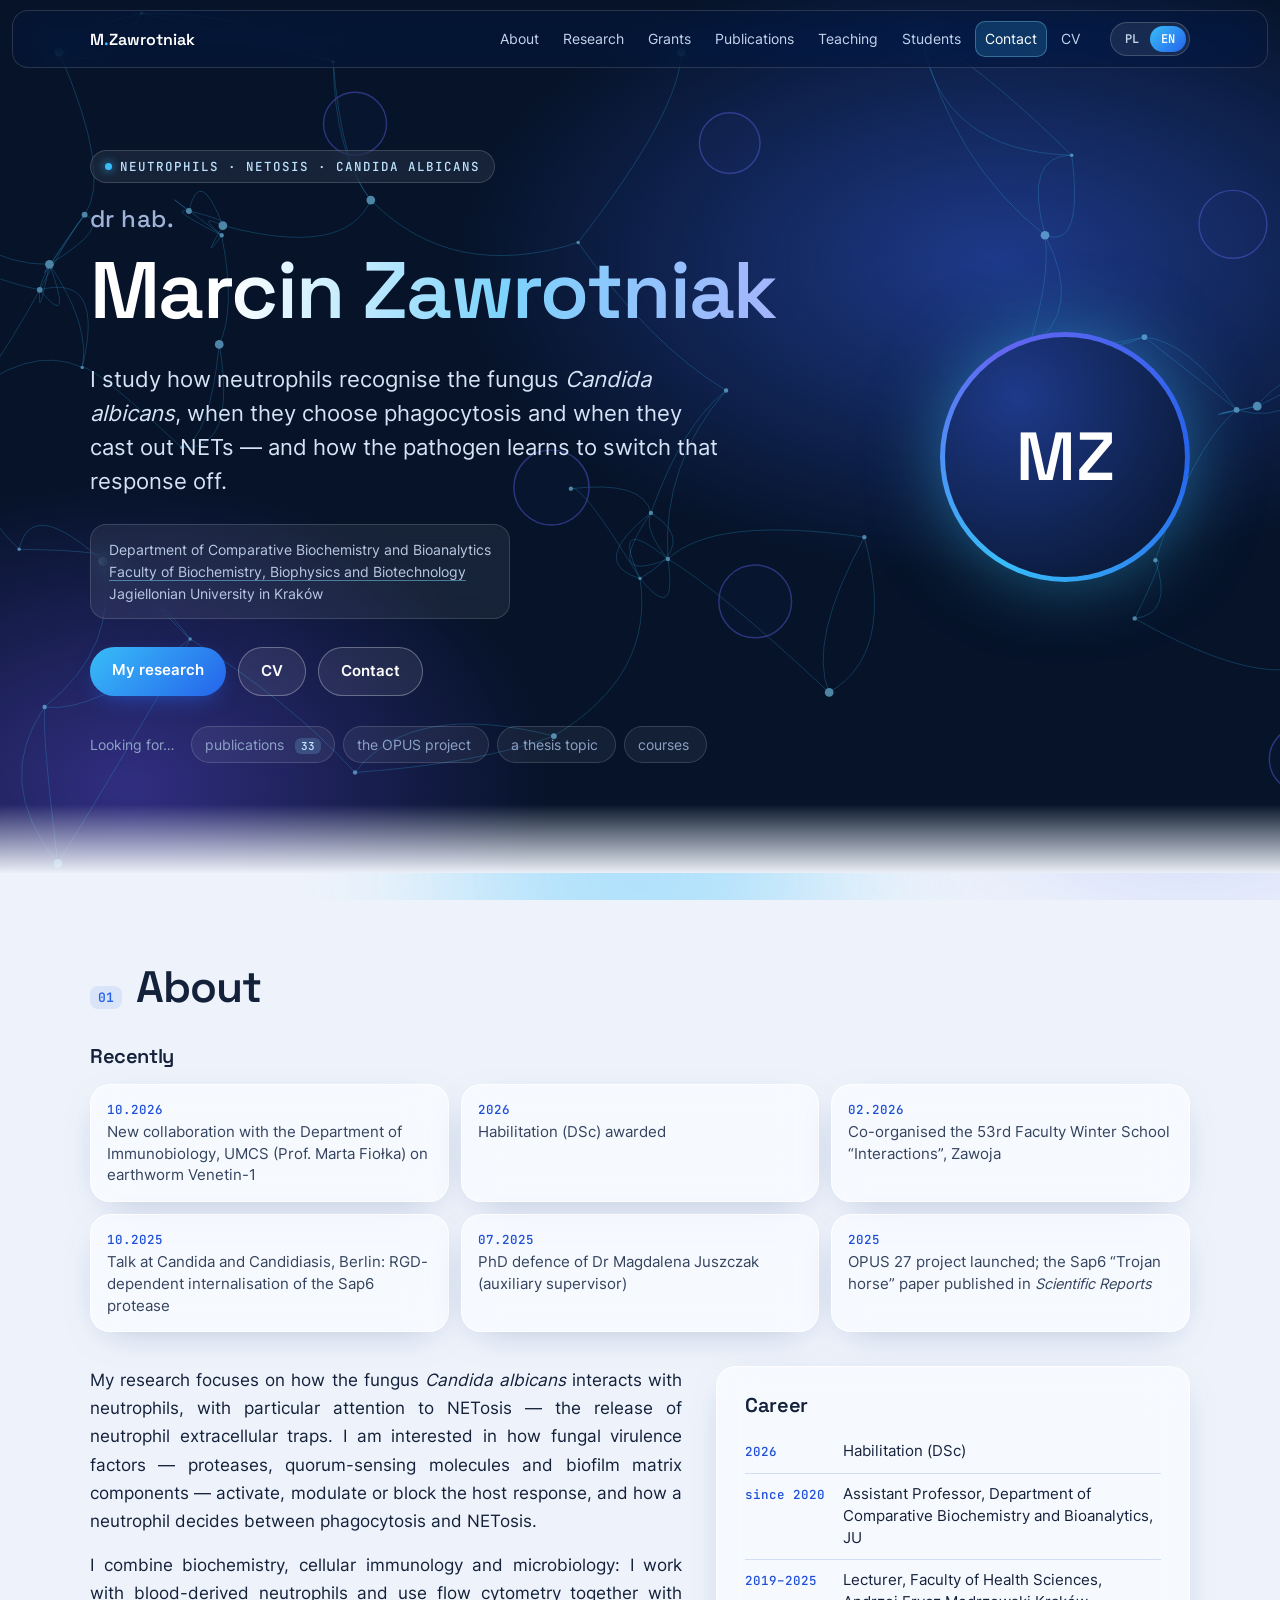
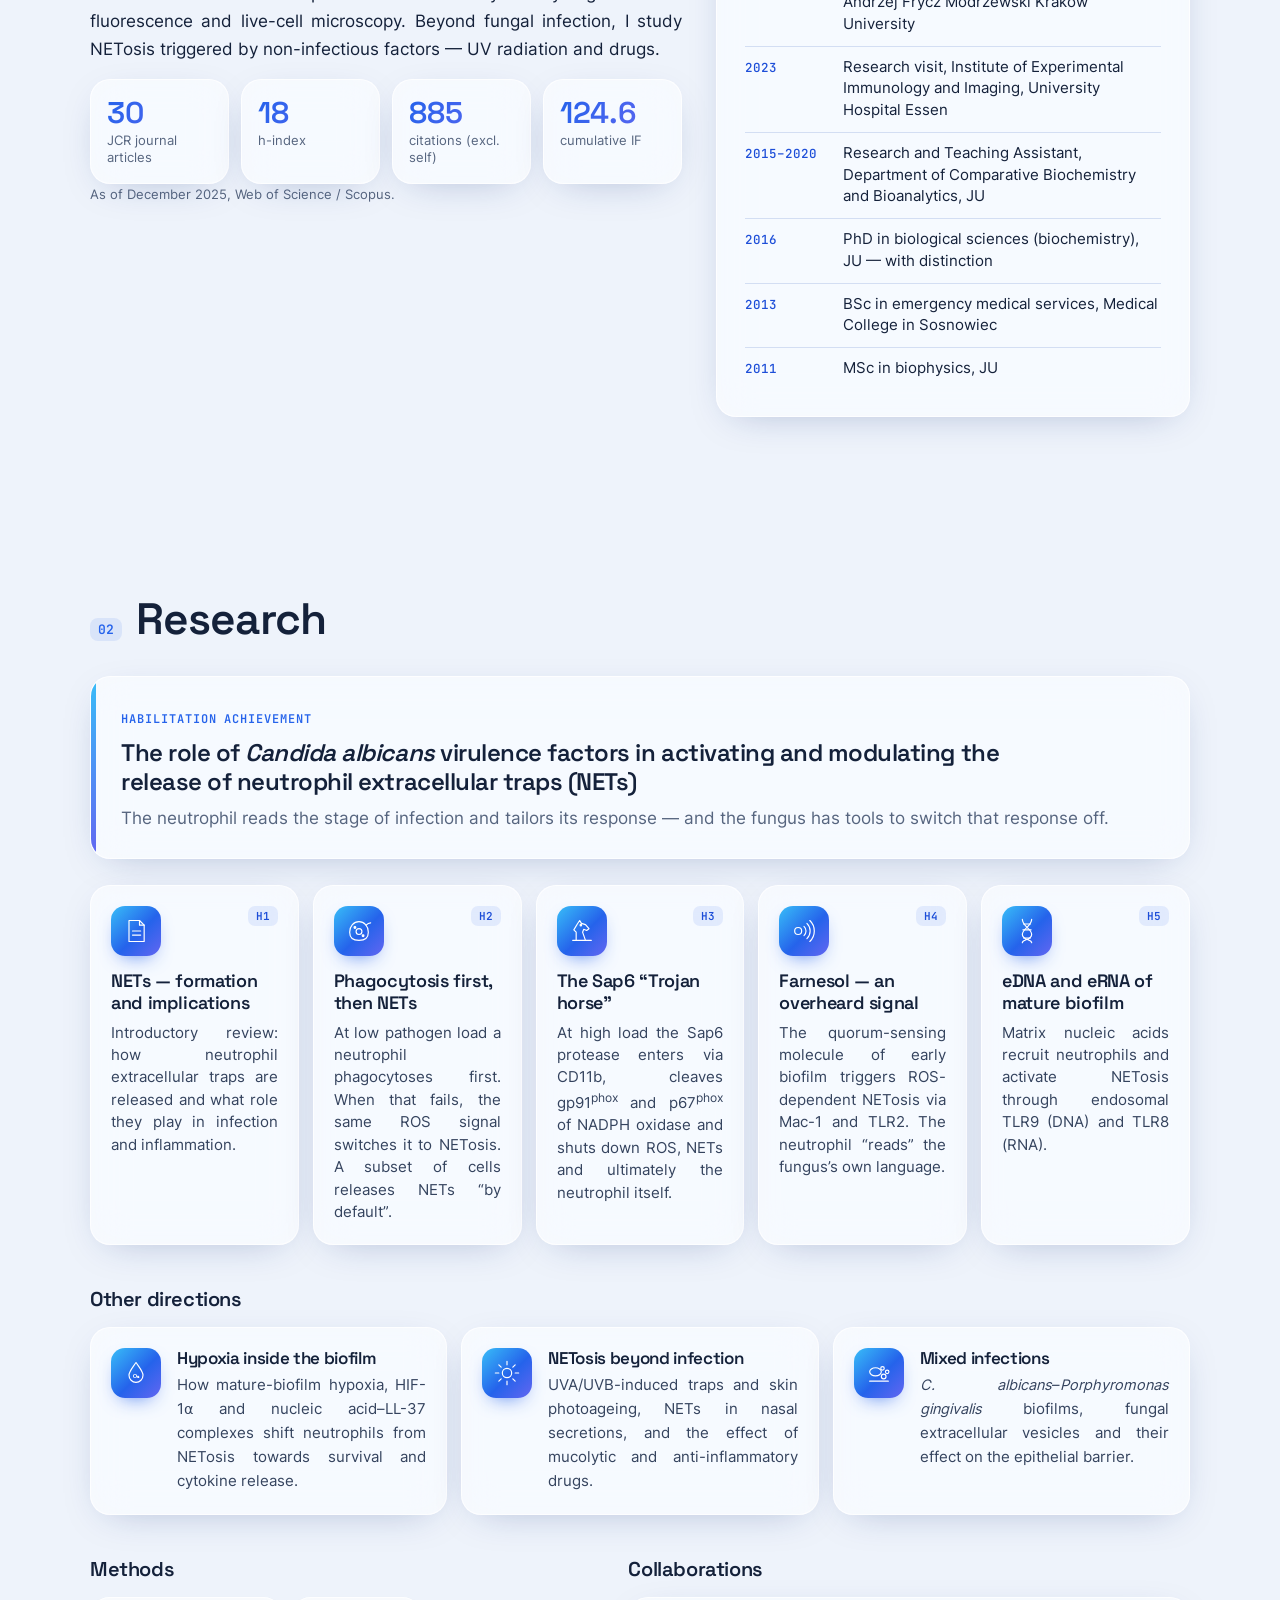
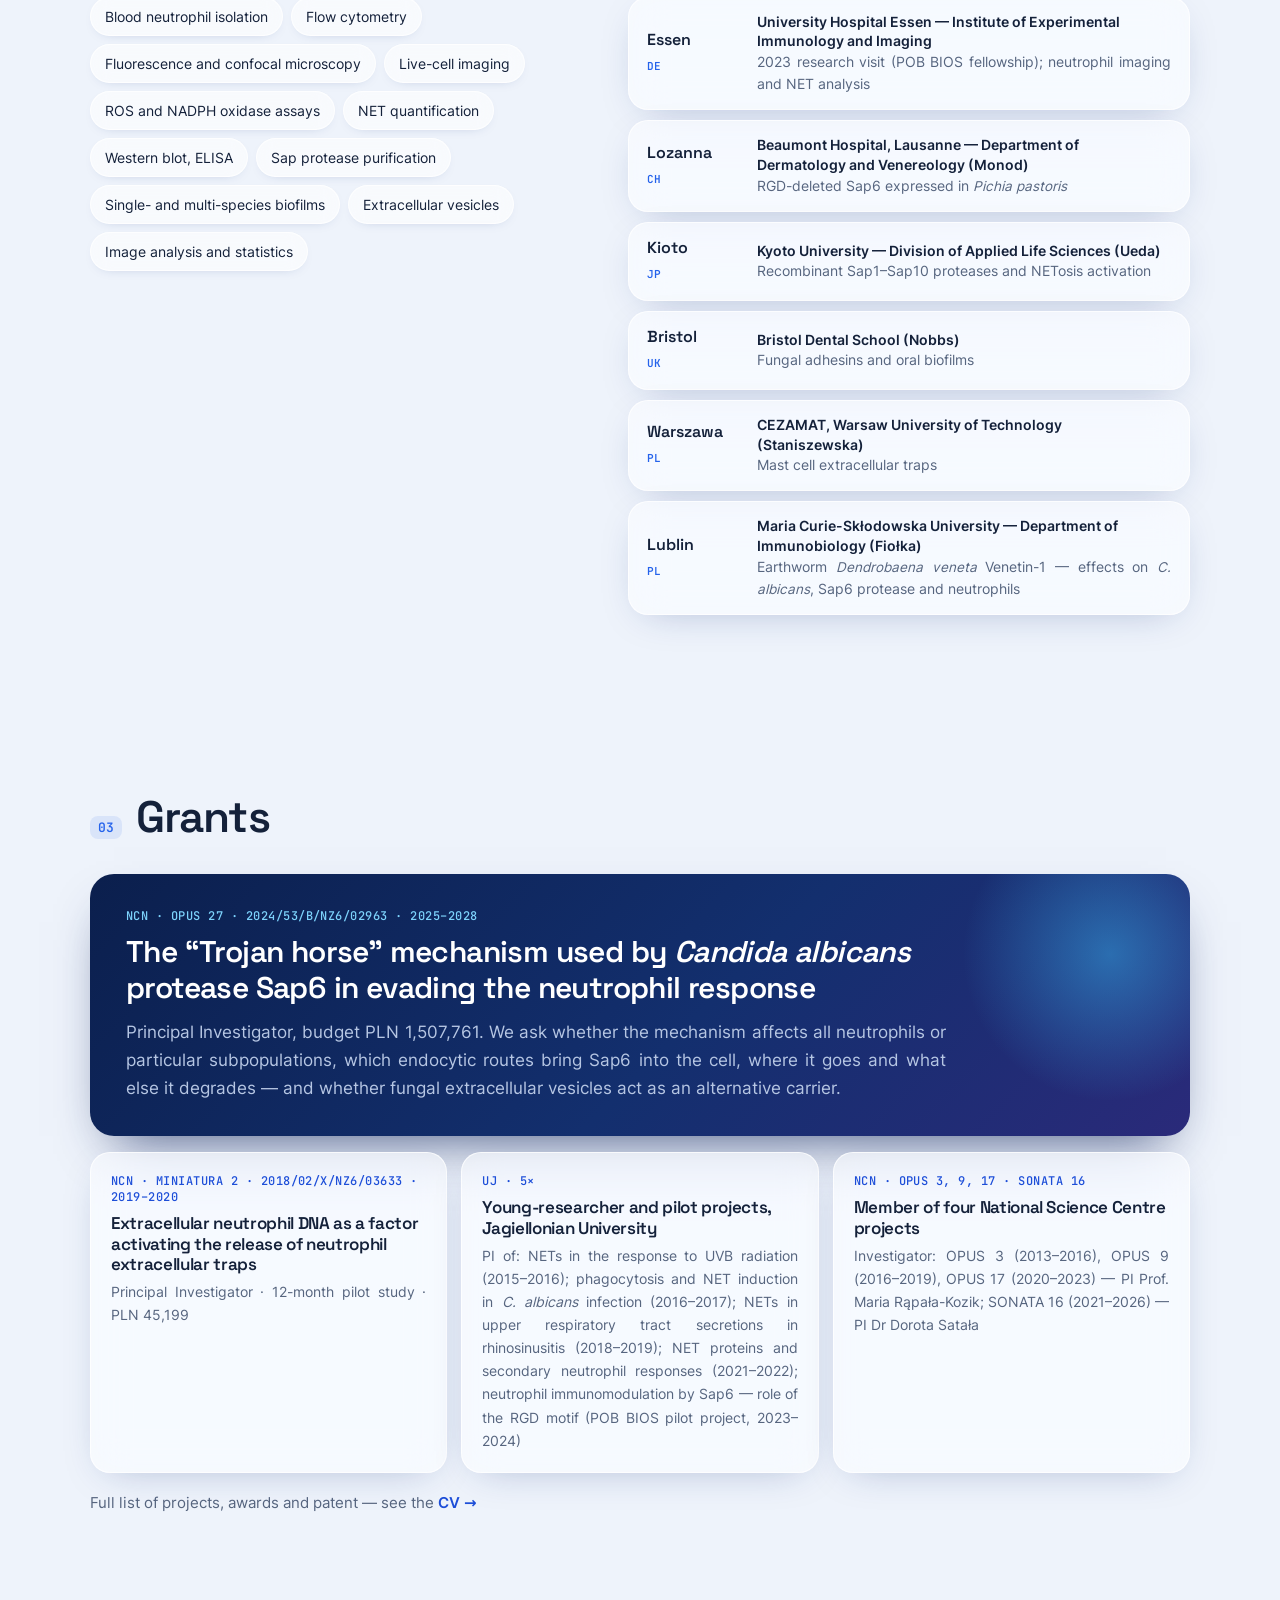
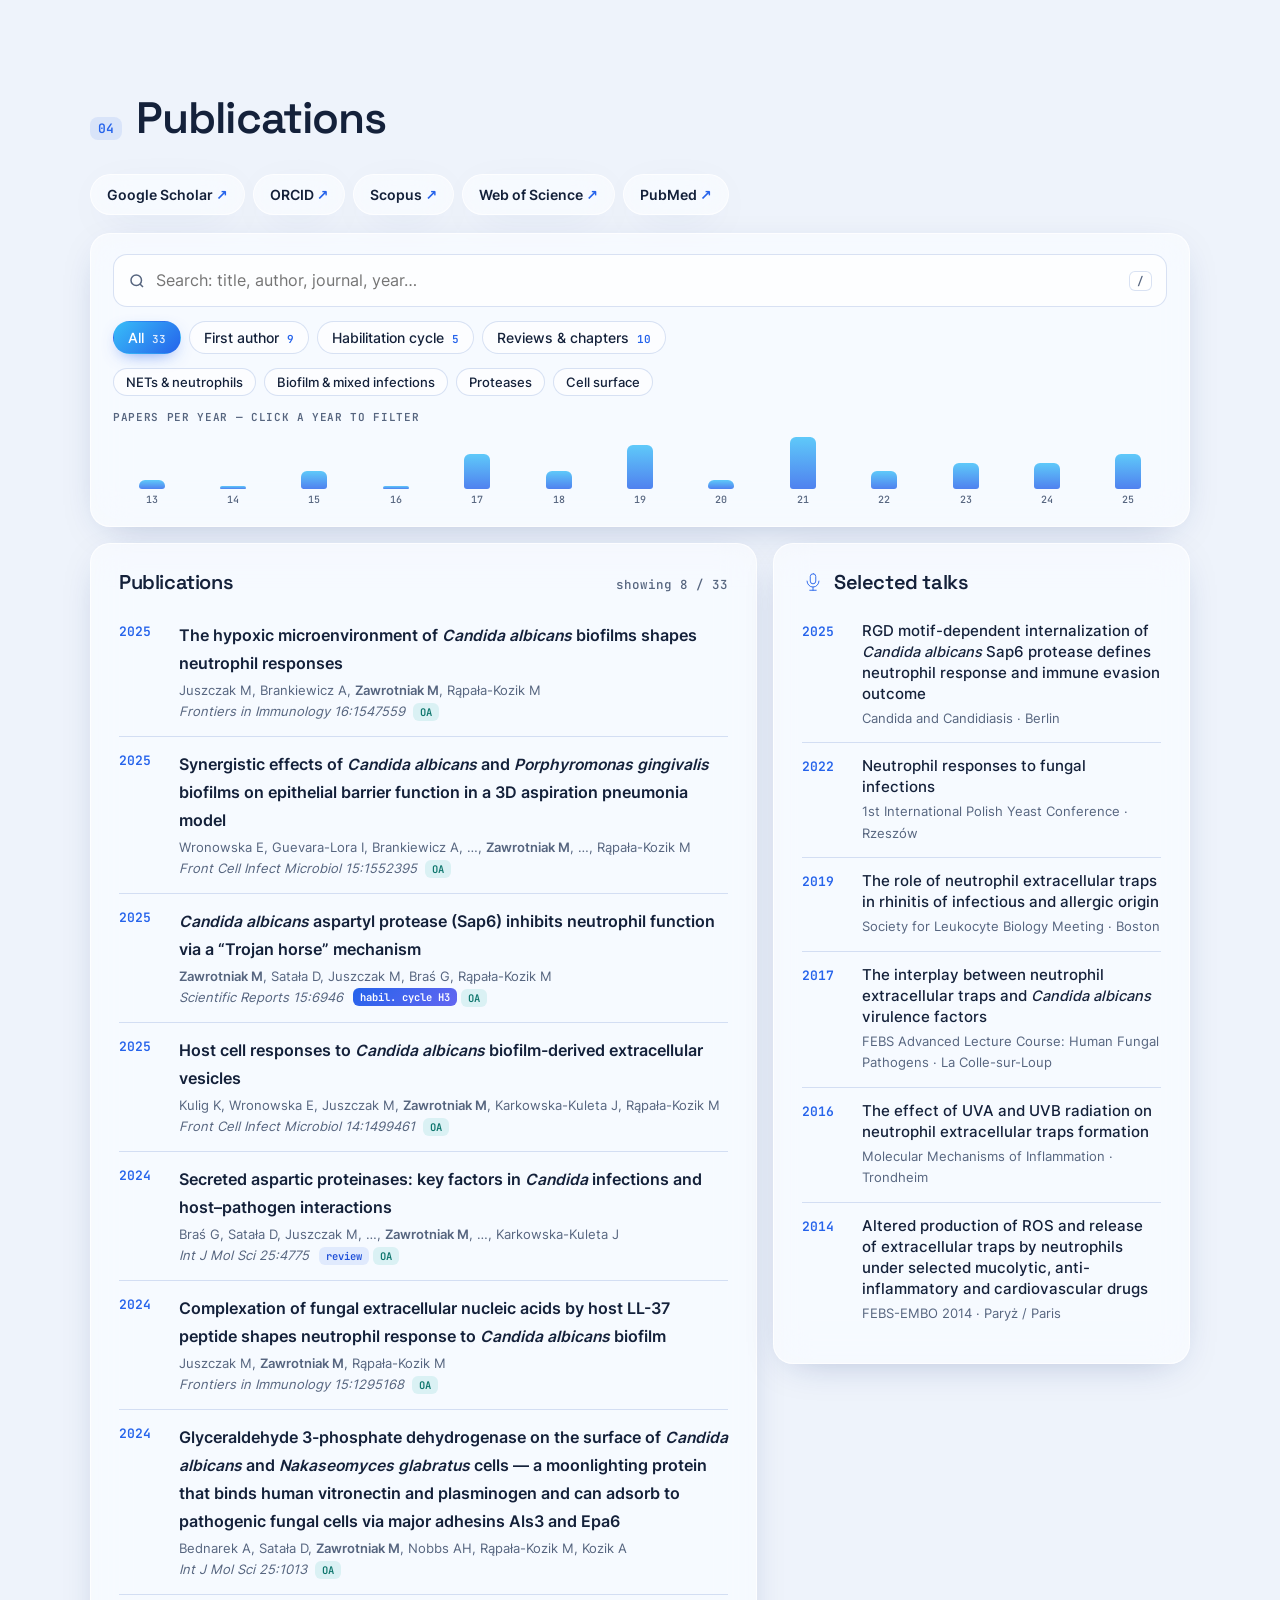
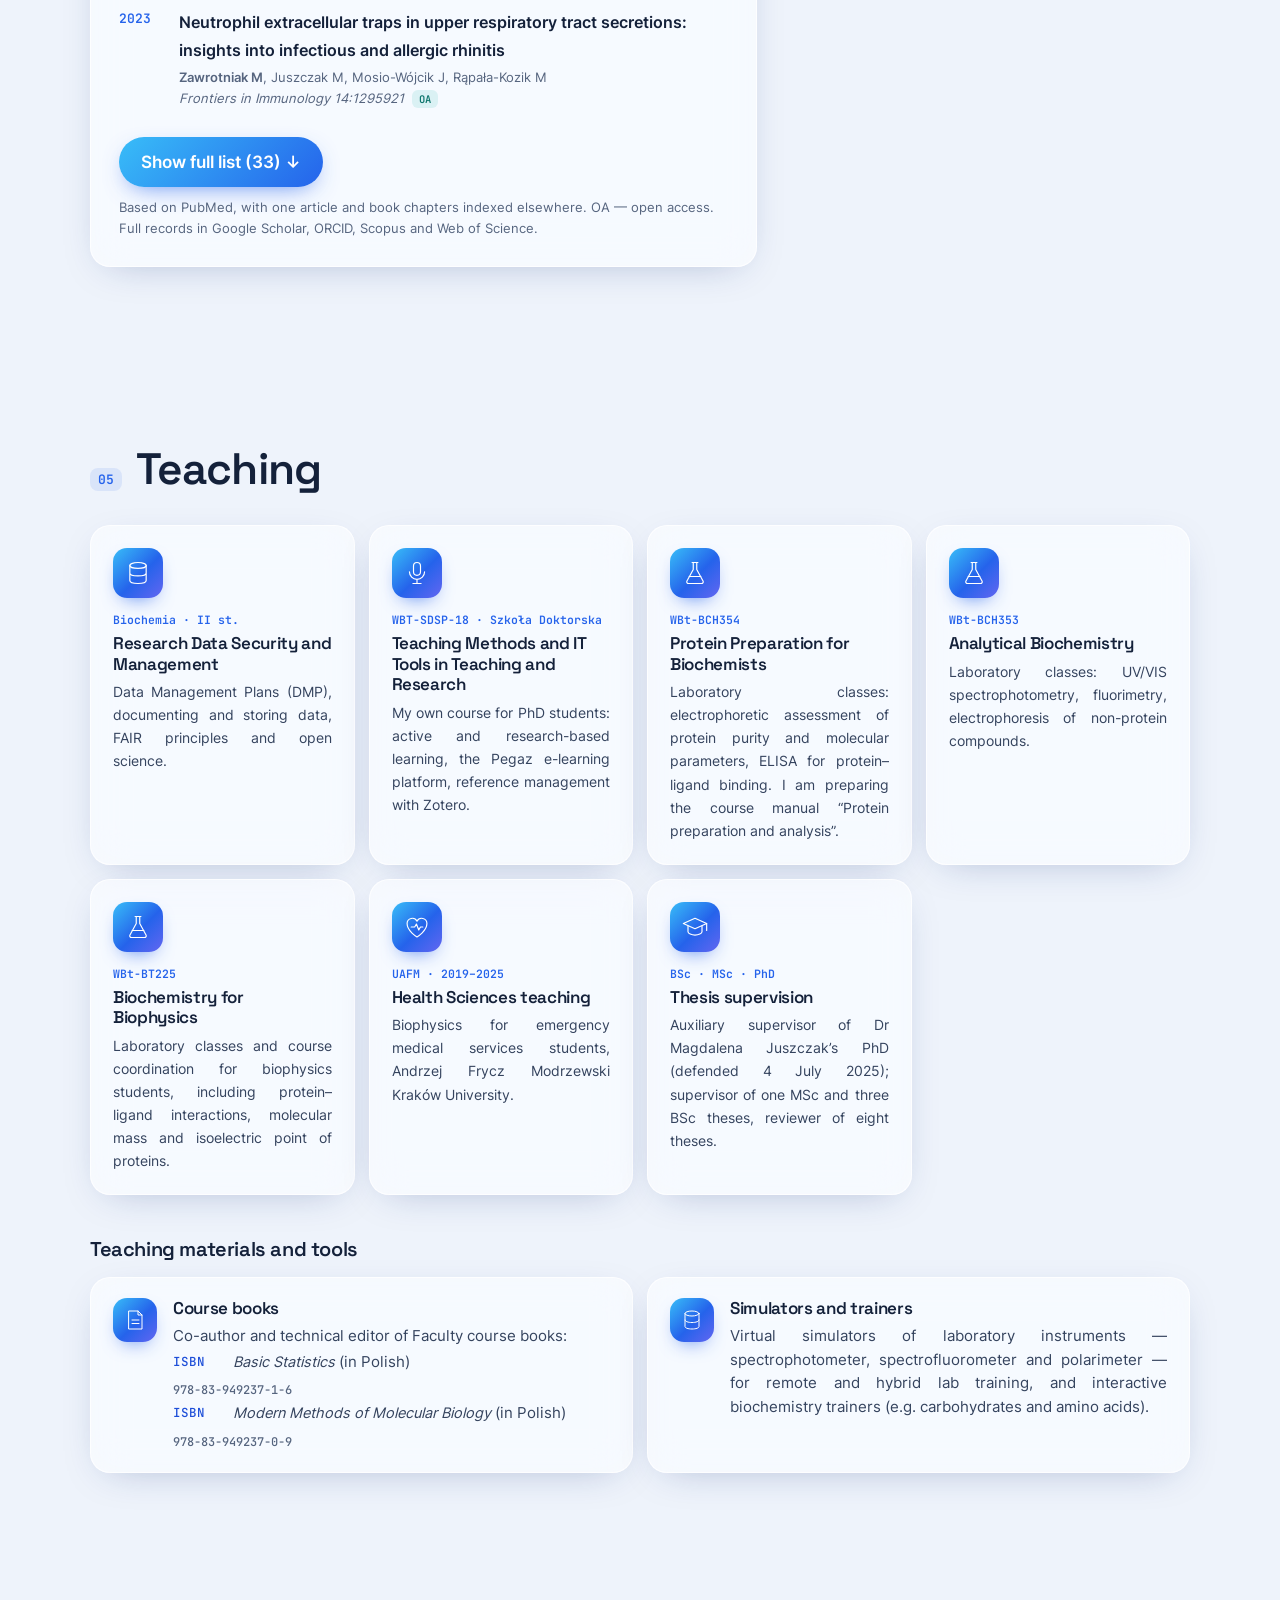
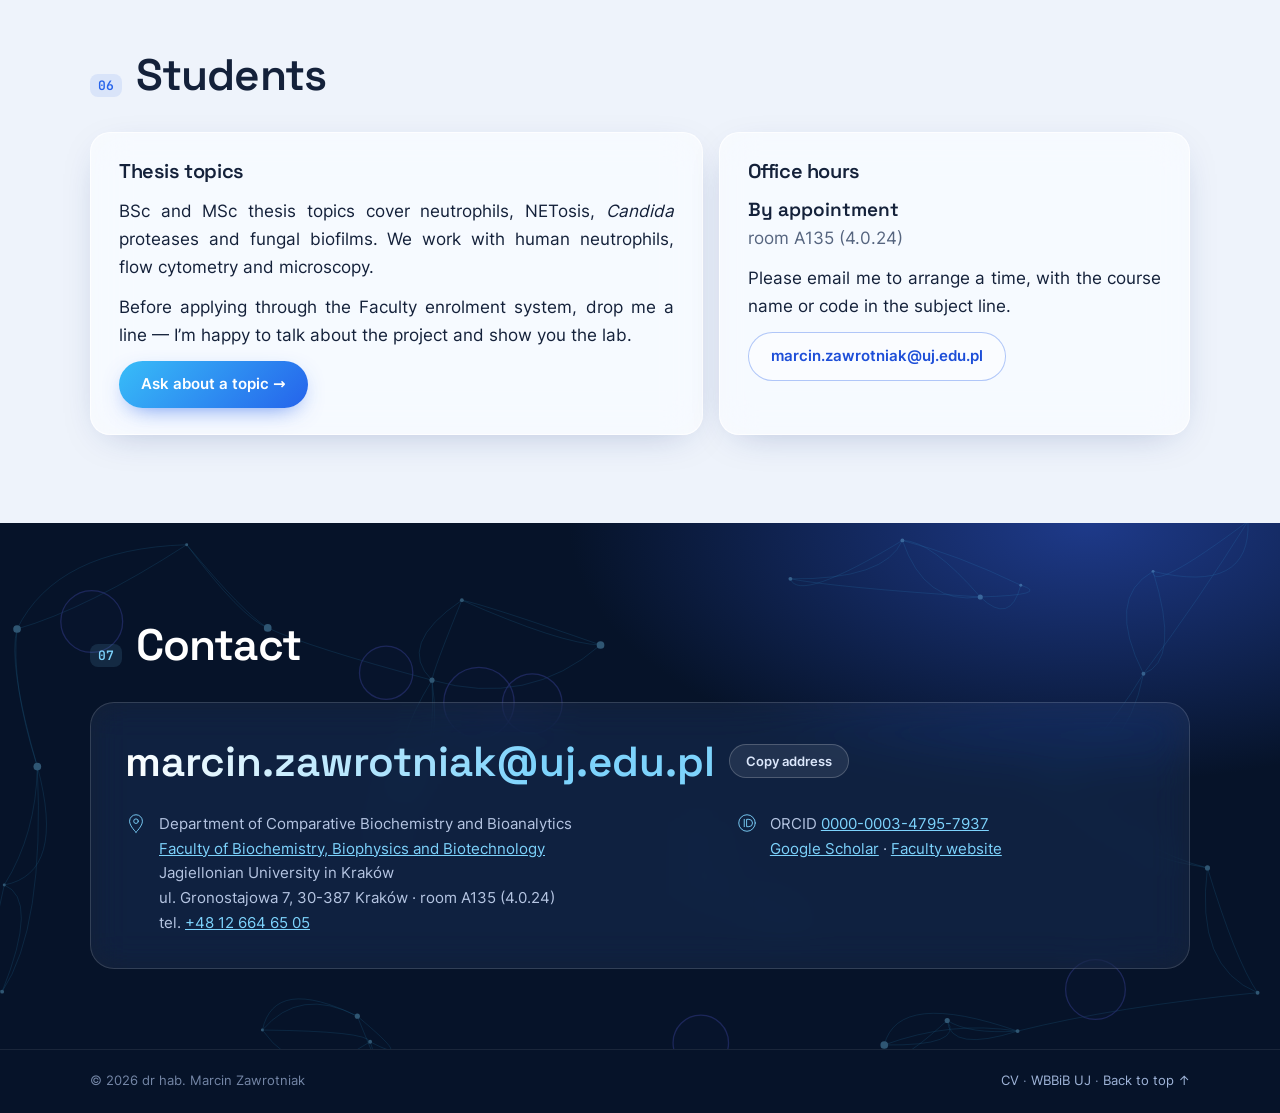
==== en/index.html @ 9e25c275 "Strona marcinzawrotniak.pl — wersja 2 Co-Authored-By: Claude Opus 5.5 <noreply@anthropic.com> Claude" ====
<!DOCTYPE html>
<html lang="en" data-lang="en">
<head>
<meta charset="utf-8">
<meta name="viewport" content="width=device-width, initial-scale=1">
<title>Marcin Zawrotniak, PhD, DSc — biochemist, Jagiellonian University</title>
<meta name="description" content="Marcin Zawrotniak, PhD, DSc — biochemist at the Jagiellonian University in Kraków. Neutrophils, NETosis and Candida albicans: research, grants, publications, teaching and contact.">
<meta name="theme-color" content="#061329">
<meta property="og:type" content="profile">
<meta property="og:title" content="Marcin Zawrotniak, PhD, DSc — biochemist, Jagiellonian University">
<meta property="og:description" content="Marcin Zawrotniak, PhD, DSc — biochemist at the Jagiellonian University in Kraków. Neutrophils, NETosis and Candida albicans: research, grants, publications, teaching and contact.">
<meta property="og:url" content="https://marcinzawrotniak.pl/en/">
<meta property="og:locale" content="en_GB">
<link rel="canonical" href="https://marcinzawrotniak.pl/en/">
<link rel="alternate" hreflang="pl" href="https://marcinzawrotniak.pl/"><link rel="alternate" hreflang="en" href="https://marcinzawrotniak.pl/en/"><link rel="alternate" hreflang="x-default" href="https://marcinzawrotniak.pl/">
<link rel="icon" href="data:image/svg+xml,%3Csvg xmlns='http://www.w3.org/2000/svg' viewBox='0 0 64 64'%3E%3Crect width='64' height='64' rx='16' fill='%23061329'/%3E%3Ctext x='32' y='42' font-family='Arial' font-weight='700' font-size='26' fill='%2338bdf8' text-anchor='middle'%3EMZ%3C/text%3E%3C/svg%3E">
<script type="application/ld+json">{"@context":"https://schema.org","@type":"Person","name":"Marcin Zawrotniak","honorificPrefix":"dr hab.","jobTitle":"Assistant Professor","email":"mailto:marcin.zawrotniak@uj.edu.pl","telephone":"+48126646505","url":"https://marcinzawrotniak.pl/","affiliation":{"@type":"CollegeOrUniversity","name":"Jagiellonian University","url":"https://www.uj.edu.pl"},"workLocation":{"@type":"Place","address":"ul. Gronostajowa 7, 30-387 Kraków"},"knowsAbout":["Neutrophils","NETosis","Candida albicans","Innate immunity"],"sameAs":["https://scholar.google.com/citations?user=NKkcyf8AAAAJ&hl=pl&oi=ao","https://orcid.org/0000-0003-4795-7937","https://www.scopus.com/authid/detail.uri?authorId=55891539000","https://www.webofscience.com/wos/author/record/1989171"]}</script>
<script>document.documentElement.classList.add('js')</script>
<style>@font-face {
  font-family: 'Inter';
  font-style: normal;
  font-display: swap;
  font-weight: 400;
  src:url(../fonts/inter-latin-ext-400-normal.woff2) format('woff2');
  unicode-range: U+0100-02AF,U+0304,U+0308,U+0329,U+1E00-1E9F,U+1EF2-1EFF,U+2020,U+20A0-20AB,U+20AD-20C0,U+2113,U+2C60-2C7F,U+A720-A7FF;
}
@font-face {
  font-family: 'Inter';
  font-style: normal;
  font-display: swap;
  font-weight: 400;
  src:url(../fonts/inter-latin-400-normal.woff2) format('woff2');
  unicode-range: U+0000-00FF,U+0131,U+0152-0153,U+02BB-02BC,U+02C6,U+02DA,U+02DC,U+0304,U+0308,U+0329,U+2000-206F,U+2074,U+20AC,U+2122,U+2191,U+2193,U+2212,U+2215,U+FEFF,U+FFFD;
}
@font-face {
  font-family: 'Inter';
  font-style: normal;
  font-display: swap;
  font-weight: 500;
  src:url(../fonts/inter-latin-ext-500-normal.woff2) format('woff2');
  unicode-range: U+0100-02AF,U+0304,U+0308,U+0329,U+1E00-1E9F,U+1EF2-1EFF,U+2020,U+20A0-20AB,U+20AD-20C0,U+2113,U+2C60-2C7F,U+A720-A7FF;
}
@font-face {
  font-family: 'Inter';
  font-style: normal;
  font-display: swap;
  font-weight: 500;
  src:url(../fonts/inter-latin-500-normal.woff2) format('woff2');
  unicode-range: U+0000-00FF,U+0131,U+0152-0153,U+02BB-02BC,U+02C6,U+02DA,U+02DC,U+0304,U+0308,U+0329,U+2000-206F,U+2074,U+20AC,U+2122,U+2191,U+2193,U+2212,U+2215,U+FEFF,U+FFFD;
}
@font-face {
  font-family: 'Inter';
  font-style: normal;
  font-display: swap;
  font-weight: 600;
  src:url(../fonts/inter-latin-ext-600-normal.woff2) format('woff2');
  unicode-range: U+0100-02AF,U+0304,U+0308,U+0329,U+1E00-1E9F,U+1EF2-1EFF,U+2020,U+20A0-20AB,U+20AD-20C0,U+2113,U+2C60-2C7F,U+A720-A7FF;
}
@font-face {
  font-family: 'Inter';
  font-style: normal;
  font-display: swap;
  font-weight: 600;
  src:url(../fonts/inter-latin-600-normal.woff2) format('woff2');
  unicode-range: U+0000-00FF,U+0131,U+0152-0153,U+02BB-02BC,U+02C6,U+02DA,U+02DC,U+0304,U+0308,U+0329,U+2000-206F,U+2074,U+20AC,U+2122,U+2191,U+2193,U+2212,U+2215,U+FEFF,U+FFFD;
}
@font-face {
  font-family: 'Space Grotesk';
  font-style: normal;
  font-display: swap;
  font-weight: 500;
  src:url(../fonts/space-grotesk-latin-ext-500-normal.woff2) format('woff2');
  unicode-range: U+0100-02AF,U+0304,U+0308,U+0329,U+1E00-1E9F,U+1EF2-1EFF,U+2020,U+20A0-20AB,U+20AD-20C0,U+2113,U+2C60-2C7F,U+A720-A7FF;
}
@font-face {
  font-family: 'Space Grotesk';
  font-style: normal;
  font-display: swap;
  font-weight: 500;
  src:url(../fonts/space-grotesk-latin-500-normal.woff2) format('woff2');
  unicode-range: U+0000-00FF,U+0131,U+0152-0153,U+02BB-02BC,U+02C6,U+02DA,U+02DC,U+0304,U+0308,U+0329,U+2000-206F,U+2074,U+20AC,U+2122,U+2191,U+2193,U+2212,U+2215,U+FEFF,U+FFFD;
}
@font-face {
  font-family: 'Space Grotesk';
  font-style: normal;
  font-display: swap;
  font-weight: 600;
  src:url(../fonts/space-grotesk-latin-ext-600-normal.woff2) format('woff2');
  unicode-range: U+0100-02AF,U+0304,U+0308,U+0329,U+1E00-1E9F,U+1EF2-1EFF,U+2020,U+20A0-20AB,U+20AD-20C0,U+2113,U+2C60-2C7F,U+A720-A7FF;
}
@font-face {
  font-family: 'Space Grotesk';
  font-style: normal;
  font-display: swap;
  font-weight: 600;
  src:url(../fonts/space-grotesk-latin-600-normal.woff2) format('woff2');
  unicode-range: U+0000-00FF,U+0131,U+0152-0153,U+02BB-02BC,U+02C6,U+02DA,U+02DC,U+0304,U+0308,U+0329,U+2000-206F,U+2074,U+20AC,U+2122,U+2191,U+2193,U+2212,U+2215,U+FEFF,U+FFFD;
}
@font-face {
  font-family: 'JetBrains Mono';
  font-style: normal;
  font-display: swap;
  font-weight: 500;
  src:url(../fonts/jetbrains-mono-latin-ext-500-normal.woff2) format('woff2');
  unicode-range: U+0100-02AF,U+0304,U+0308,U+0329,U+1E00-1E9F,U+1EF2-1EFF,U+2020,U+20A0-20AB,U+20AD-20CF,U+2113,U+2C60-2C7F,U+A720-A7FF;
}
@font-face {
  font-family: 'JetBrains Mono';
  font-style: normal;
  font-display: swap;
  font-weight: 500;
  src:url(../fonts/jetbrains-mono-latin-500-normal.woff2) format('woff2');
  unicode-range: U+0000-00FF,U+0131,U+0152-0153,U+02BB-02BC,U+02C6,U+02DA,U+02DC,U+0304,U+0308,U+0329,U+2000-206F,U+2074,U+20AC,U+2122,U+2191,U+2193,U+2212,U+2215,U+FEFF,U+FFFD;
}
@font-face {
  font-family: 'JetBrains Mono';
  font-style: normal;
  font-display: swap;
  font-weight: 600;
  src:url(../fonts/jetbrains-mono-latin-ext-600-normal.woff2) format('woff2');
  unicode-range: U+0100-02AF,U+0304,U+0308,U+0329,U+1E00-1E9F,U+1EF2-1EFF,U+2020,U+20A0-20AB,U+20AD-20CF,U+2113,U+2C60-2C7F,U+A720-A7FF;
}
@font-face {
  font-family: 'JetBrains Mono';
  font-style: normal;
  font-display: swap;
  font-weight: 600;
  src:url(../fonts/jetbrains-mono-latin-600-normal.woff2) format('woff2');
  unicode-range: U+0000-00FF,U+0131,U+0152-0153,U+02BB-02BC,U+02C6,U+02DA,U+02DC,U+0304,U+0308,U+0329,U+2000-206F,U+2074,U+20AC,U+2122,U+2191,U+2193,U+2212,U+2215,U+FEFF,U+FFFD;
}
:root{
 --ink:#061329;--ink2:#0c2148;--paper:#eef3fb;--txt:#14213a;--mute:#56657f;
 --blue:#2563eb;--sky:#38bdf8;--indigo:#6366f1;--blue-ink:#1d4ed8;
 --glass:rgba(255,255,255,.55);--glass-b:rgba(255,255,255,.75);--glass-line:rgba(120,150,210,.28);
 --shadow:0 10px 40px -18px rgba(20,50,120,.35);--r:20px}
*{box-sizing:border-box}html{scroll-behavior:smooth;scroll-padding-top:76px}
body{margin:0;background:var(--paper);color:var(--txt);font:17px/1.65 "Inter",system-ui,sans-serif;-webkit-font-smoothing:antialiased;overflow-x:hidden}
a{color:var(--blue-ink)}h1,h2,h3,h4{font-family:"Space Grotesk","Inter",sans-serif;letter-spacing:-.02em;line-height:1.2;margin:0}
.wrap{max-width:1140px;margin:0 auto;padding:0 20px;position:relative}
mark.todo{background:#ffe066;color:#3a2e00;padding:0 .3em;border-radius:4px;font:600 .72em/1.5 "JetBrains Mono",monospace}

/* tło: rozmyte plamy światła pod szkłem */
.bg{position:fixed;inset:0;z-index:-1;pointer-events:none;overflow:hidden}
.bg i{position:absolute;border-radius:50%;filter:blur(80px);opacity:.55}
.bg i:nth-child(1){width:520px;height:520px;background:#93c5fd;left:-120px;top:20%}
.bg i:nth-child(2){width:460px;height:460px;background:#a5b4fc;right:-140px;top:45%}
.bg i:nth-child(3){width:380px;height:380px;background:#7dd3fc;left:35%;bottom:-160px}

.glass{background:var(--glass);border:1px solid var(--glass-b);border-radius:var(--r);box-shadow:var(--shadow);
 backdrop-filter:blur(18px) saturate(160%);-webkit-backdrop-filter:blur(18px) saturate(160%)}

/* nawigacja */
.top{position:fixed;left:12px;right:12px;top:10px;z-index:20;border-radius:16px;
 background:rgba(8,22,50,.55);border:1px solid rgba(255,255,255,.14);backdrop-filter:blur(16px) saturate(170%);-webkit-backdrop-filter:blur(16px) saturate(170%);transition:background .3s}
.top.solid{background:rgba(8,22,50,.78)}
.top .wrap{display:flex;align-items:center;gap:20px;height:56px}
.brand{color:#fff;text-decoration:none;font:600 16px "Space Grotesk",sans-serif;white-space:nowrap}.brand span{color:var(--sky)}
.top nav{display:flex;gap:4px;margin-left:auto}
.top nav a{color:#c6d4ee;text-decoration:none;font-size:14px;white-space:nowrap;padding:6px 10px;border-radius:10px}
.top nav a:hover{color:#fff;background:rgba(255,255,255,.08)}
.jezyk{display:flex;background:rgba(255,255,255,.08);border:1px solid rgba(255,255,255,.18);border-radius:99px;padding:3px;flex:none}
.jezyk a{text-decoration:none;color:#c6d4ee;font:600 12px "JetBrains Mono",monospace;padding:5px 11px;border-radius:99px;cursor:pointer}
.jezyk a[aria-current="true"]{background:linear-gradient(135deg,var(--sky),var(--blue));color:#fff}

/* hero */
.hero{position:relative;background:radial-gradient(900px 520px at 78% 30%,#1e3a8a 0,transparent 60%),radial-gradient(700px 500px at 10% 90%,#312e81 0,transparent 60%),var(--ink);color:#fff;overflow:hidden;padding:150px 0 110px}
.siec{position:absolute;inset:0;width:100%;height:100%;opacity:.6}
.s-lin path{fill:none;stroke:var(--sky);stroke-width:.8;opacity:.4}.s-kr circle{fill:#7dd3fc}.s-kom circle{fill:rgba(99,102,241,.08);stroke:var(--indigo);stroke-width:1.2;opacity:.7}
.hero .wrap{display:grid;grid-template-columns:1fr auto;gap:48px;align-items:center}
.eyebrow{display:inline-flex;gap:8px;align-items:center;font:500 12.5px "JetBrains Mono",monospace;color:#bfe3ff;letter-spacing:.08em;text-transform:uppercase;margin-bottom:22px;
 padding:7px 14px;border-radius:99px;background:rgba(255,255,255,.07);border:1px solid rgba(255,255,255,.16);backdrop-filter:blur(10px);-webkit-backdrop-filter:blur(10px)}
.eyebrow::before{content:"";width:7px;height:7px;border-radius:50%;background:var(--sky);box-shadow:0 0 10px var(--sky)}
.hero h1{font-size:clamp(42px,7vw,80px);font-weight:600}
.hero h1 small{display:block;font-size:.3em;font-weight:500;color:#9fb4d8;letter-spacing:.02em;margin-bottom:8px}
.hero h1 .grad{background:linear-gradient(100deg,#fff 20%,#7dd3fc 60%,#a5b4fc);-webkit-background-clip:text;background-clip:text;color:transparent}
.motto{font-size:clamp(18px,2.1vw,22px);color:#d6e2f5;max-width:640px;margin:24px 0 26px;line-height:1.55}
.hero-card{display:inline-block;padding:14px 18px;border-radius:16px;background:rgba(255,255,255,.07);border:1px solid rgba(255,255,255,.14);color:#b9c8e3;font-size:14px;line-height:1.55;
 backdrop-filter:blur(12px);-webkit-backdrop-filter:blur(12px)}
.cta{display:flex;gap:12px;flex-wrap:wrap;margin-top:28px}
.btn{display:inline-block;padding:11px 22px;border-radius:99px;background:linear-gradient(135deg,var(--sky),var(--blue));color:#fff;text-decoration:none;font-weight:600;font-size:15px;box-shadow:0 8px 24px -10px rgba(37,99,235,.8)}
.btn.ghost{background:rgba(255,255,255,.4);color:var(--blue-ink);border:1px solid rgba(37,99,235,.35);box-shadow:none}
.hero .btn.ghost{background:rgba(255,255,255,.08);color:#fff;border-color:rgba(255,255,255,.3);backdrop-filter:blur(8px)}
.foto{width:250px;aspect-ratio:1;border-radius:50%;padding:5px;background:conic-gradient(from 210deg,var(--sky),var(--indigo),var(--blue),var(--sky));box-shadow:0 0 80px -10px rgba(56,189,248,.6)}
.foto div{width:100%;height:100%;border-radius:50%;background:radial-gradient(circle at 30% 25%,#1e3a8a,var(--ink));display:grid;place-items:center;font:600 68px "Space Grotesk",system-ui,sans-serif;color:#fff}
.hero::after{content:"";position:absolute;left:0;right:0;bottom:-1px;height:70px;background:linear-gradient(to bottom,transparent,var(--paper))}

/* sekcje */
.sec{padding:88px 0}
.sec-head{display:flex;align-items:baseline;gap:14px;margin-bottom:30px}
.num{font:600 13px "JetBrains Mono",monospace;color:var(--blue);background:rgba(37,99,235,.1);padding:3px 8px;border-radius:8px}
.sec-head h2{font-size:clamp(30px,4vw,44px)}
.panel{padding:26px 28px}.panel h3{font-size:20px;margin-bottom:14px;display:flex;align-items:center;gap:10px}
.przypis{font-size:13px;color:var(--mute);margin:10px 0 0}
.ic{display:grid;place-items:center;width:50px;height:50px;border-radius:14px;flex:none;color:#fff;
 background:linear-gradient(135deg,var(--sky),var(--blue) 55%,var(--indigo));box-shadow:0 8px 20px -10px rgba(37,99,235,.9)}
.ic svg{width:28px;height:28px}.ic-s{display:inline-grid;color:var(--blue)}.ic-s svg{width:22px;height:22px}

.omnie{display:grid;grid-template-columns:1.25fr 1fr;gap:34px;align-items:start}
.omnie-txt>p{margin:0 0 16px}
.staze{margin-top:22px}.staze .kariera{columns:2;column-gap:36px}.staze .kariera li{break-inside:avoid}
.isbn-l{margin-top:6px}.isbn-l li{grid-template-columns:44px 1fr}.isbn{font:500 12px "JetBrains Mono",monospace;color:var(--mute);white-space:nowrap}
@media(max-width:820px){.staze .kariera{columns:1}}
/* justowanie tekstu ciągłego */
.omnie-txt>p,.habil p,.etap p,.card p,.grant-main p,.grant p,.mini p,.kurs p,.stud p,.wsp-tem{text-align:justify;-webkit-hyphens:auto;hyphens:auto;hyphenate-limit-chars:6 3 3}
.wsp{display:flex;align-items:center;gap:10px;flex-wrap:wrap;margin:6px 0 24px}
.lbl{font:600 12px "JetBrains Mono",monospace;text-transform:uppercase;letter-spacing:.08em;color:var(--mute)}
.chips{display:flex;gap:6px;flex-wrap:wrap}
html[data-lang="pl"] .chips.l-pl,html[data-lang="en"] .chips.l-en{display:flex}
.chip-s{font-size:13px;font-weight:500;padding:4px 11px;border-radius:99px;background:rgba(255,255,255,.6);border:1px solid var(--glass-line)}
.stats{display:grid;grid-template-columns:repeat(4,1fr);gap:12px}
.stat{padding:16px;font-size:12.5px;color:var(--mute);line-height:1.35}
.stat b{display:block;font:600 30px "Space Grotesk",system-ui,sans-serif;line-height:1.1;margin-bottom:4px;background:linear-gradient(120deg,var(--blue),var(--indigo));-webkit-background-clip:text;background-clip:text;color:transparent}
.kariera,.tl,.plain{list-style:none;margin:0;padding:0}
.kariera li{display:grid;grid-template-columns:86px 1fr;gap:12px;padding:10px 0;border-top:1px solid var(--glass-line);font-size:14.5px;line-height:1.5}
.kariera li:first-child{border-top:0}
.when{font:500 12.5px "JetBrains Mono",monospace;color:var(--blue-ink);padding-top:2px}

.habil{padding:26px 30px;margin-bottom:26px;position:relative;overflow:hidden}
.habil::before{content:"";position:absolute;left:0;top:0;bottom:0;width:5px;background:linear-gradient(var(--sky),var(--indigo))}
.kicker{font:600 12px "JetBrains Mono",monospace;text-transform:uppercase;letter-spacing:.08em;color:var(--blue)}
.habil h3{font-size:clamp(19px,2.3vw,24px);margin:8px 0 8px;max-width:900px}.habil p{margin:0;color:var(--mute)}
.os-bar{display:flex;justify-content:space-between;font:500 12px "JetBrains Mono",monospace;color:var(--mute);text-transform:uppercase;letter-spacing:.06em;
 padding-bottom:12px;margin-bottom:14px;position:relative}
.os-bar::after{content:"";position:absolute;left:0;right:0;bottom:0;height:4px;border-radius:4px;background:linear-gradient(90deg,var(--sky),var(--blue),var(--indigo),#1e1b4b)}
.os-bar span:last-child::after{content:" →"}
.etapy{display:grid;grid-template-columns:repeat(5,1fr);gap:14px}
.etap{padding:20px}.etap-top{display:flex;justify-content:space-between;align-items:flex-start;margin-bottom:14px}
.htag{font:600 11px "JetBrains Mono",monospace;color:var(--blue-ink);background:rgba(37,99,235,.1);padding:3px 8px;border-radius:7px}
.etap h3{font-size:18px;margin-bottom:8px}.etap p{margin:0;font-size:14.5px;color:#34435e;line-height:1.55}
.sub{font-size:20px;margin:42px 0 16px}
.cards{display:grid;grid-template-columns:repeat(3,1fr);gap:14px}
.card{padding:20px;display:flex;gap:16px;align-items:flex-start}.card h3{font-size:17px;margin-bottom:6px}.card p{margin:0;font-size:14.5px;color:#34435e}

.grant-main{position:relative;overflow:hidden;border-radius:24px;padding:34px 36px;color:#e3ecfa;margin-bottom:16px;
 background:linear-gradient(135deg,#0b1f4d,#132f6e 55%,#2a2a7a);box-shadow:0 24px 50px -24px rgba(12,33,90,.8)}
.gm-glow{position:absolute;right:-80px;top:-80px;width:320px;height:320px;border-radius:50%;background:radial-gradient(circle,rgba(56,189,248,.45),transparent 65%)}
.grant-main .gmeta{color:#7dd3fc}.grant-main h3{font-size:clamp(21px,2.8vw,30px);max-width:820px;margin:10px 0 12px;color:#fff;position:relative}
.grant-main p{margin:0;max-width:820px;color:#b6c6e3;position:relative}
.gmeta{font:500 12px "JetBrains Mono",monospace;letter-spacing:.04em;color:var(--blue-ink);position:relative}
.grants{display:grid;grid-template-columns:repeat(3,1fr);gap:14px;margin-bottom:14px}
.grant{padding:20px}.grant h4{font-size:17px;margin:8px 0 6px}.grant p{margin:0;font-size:14px;color:var(--mute)}
.duo{display:grid;grid-template-columns:1fr 1fr;gap:14px;margin-top:14px}
.mini{padding:20px 22px;display:flex;gap:16px;align-items:flex-start}.mini h4{font-size:17px;margin-bottom:6px}.mini p{margin:0;font-size:14.5px;color:#34435e}
.mini .ic{width:44px;height:44px}.mini .ic svg{width:24px;height:24px}
.plain li{display:grid;grid-template-columns:52px 1fr;gap:8px;font-size:14.5px;color:#34435e;padding:2px 0}

.profiles{display:flex;flex-wrap:wrap;gap:8px;margin-bottom:18px}
.chip{border-radius:99px;padding:8px 16px;font-size:14px;font-weight:600;text-decoration:none;color:var(--txt)}.chip span{color:var(--blue)}
.chip:hover{border-color:var(--blue)}
.pub-grid{display:grid;grid-template-columns:1.6fr 1fr;gap:16px;align-items:start}
.pubs{list-style:none;margin:0;padding:0}
.pubs li{display:grid;grid-template-columns:48px 1fr;gap:12px;padding:13px 0;border-top:1px solid var(--glass-line)}
.pubs li:first-child{border-top:0}
.yr{font:600 13px "JetBrains Mono",monospace;color:var(--blue);padding-top:2px}
.pt{font-weight:600;color:var(--txt);text-decoration:none;font-size:15.5px;line-height:1.45}.pt:hover{color:var(--blue-ink)}
.pt2{font-weight:500;font-size:14.5px;line-height:1.45}
.au{font-size:13px;color:var(--mute);margin-top:3px}.jr{font-size:13px;font-style:italic;color:var(--mute)}
.hb{font:600 10.5px "JetBrains Mono",monospace;font-style:normal;color:#fff;background:linear-gradient(135deg,var(--blue),var(--indigo));padding:2px 7px;border-radius:6px;margin-left:6px;vertical-align:1px}

.kursy{display:grid;grid-template-columns:repeat(4,1fr);gap:14px}
.kurs{padding:22px}.kurs .ic{margin-bottom:14px}
.kod{font:600 11.5px "JetBrains Mono",monospace;color:var(--blue);margin-bottom:6px}.kurs h3{font-size:17px;margin-bottom:6px}.kurs p{margin:0;font-size:14px;color:#34435e}
.stud{display:grid;grid-template-columns:1.3fr 1fr;gap:16px}.stud p{margin:0 0 12px}
.big{font:600 19px "Space Grotesk",system-ui,sans-serif;margin-bottom:2px!important}.big2{color:var(--mute)}
.org{display:grid;grid-template-columns:1fr 1fr;gap:16px}
.tl li{display:grid;grid-template-columns:70px 1fr;gap:12px;padding:10px 0 10px 18px;position:relative;font-size:14.5px;line-height:1.5}
.tl li::before{content:"";position:absolute;left:0;top:17px;width:8px;height:8px;border-radius:50%;background:linear-gradient(135deg,var(--sky),var(--blue));box-shadow:0 0 0 4px rgba(37,99,235,.12)}
.tl1 li{display:block}.when.inl{margin-left:6px;white-space:nowrap}
.tl li+li{border-top:1px solid var(--glass-line)}

.sec.dark{position:relative;overflow:hidden;background:radial-gradient(800px 400px at 85% 0,#1e3a8a 0,transparent 65%),var(--ink);color:#d6e2f5;padding:96px 0 80px}
.sec.dark .siec{opacity:.35}.sec.dark .sec-head h2{color:#fff}.sec.dark .num{background:rgba(125,211,252,.12);color:#7dd3fc}
.glass-d{background:rgba(255,255,255,.06);border:1px solid rgba(255,255,255,.14);border-radius:24px;padding:32px 34px;
 backdrop-filter:blur(18px) saturate(150%);-webkit-backdrop-filter:blur(18px) saturate(150%)}
.mail{display:inline-block;font:600 clamp(22px,4vw,42px) "Space Grotesk",system-ui,sans-serif;text-decoration:none;margin-bottom:24px;word-break:break-all;
 background:linear-gradient(100deg,#fff,#7dd3fc 70%);-webkit-background-clip:text;background-clip:text;color:transparent}
.k-grid{display:grid;grid-template-columns:1.4fr 1fr;gap:24px}.k-grid>div{display:flex;gap:12px}.k-grid p{margin:0;color:#b6c6e3;font-size:15px}
.k-grid .ic-s{color:#7dd3fc}.k-grid a{color:#7dd3fc}
footer{background:var(--ink);color:#7486a6;font-size:13px;border-top:1px solid rgba(255,255,255,.08)}
footer .wrap{display:flex;justify-content:space-between;gap:12px;flex-wrap:wrap;padding-top:20px;padding-bottom:22px}footer a{color:#9fb4d8;text-decoration:none}

@supports not ((backdrop-filter:blur(1px)) or (-webkit-backdrop-filter:blur(1px))){.glass{background:rgba(255,255,255,.9)}}
@media(max-width:1020px){.top nav{display:none}.jezyk{margin-left:auto}.etapy,.kursy{grid-template-columns:1fr 1fr}.cards,.grants{grid-template-columns:1fr}}
@media(max-width:820px){.hero{padding:112px 0 80px}.hero .wrap{grid-template-columns:1fr;gap:26px}.foto{width:112px;order:-1}.foto div{font-size:34px}
.omnie,.stud,.org,.duo,.pub-grid,.k-grid{grid-template-columns:1fr}.stats{grid-template-columns:1fr 1fr}.sec{padding:60px 0}
.panel{padding:20px}.grant-main{padding:26px 22px}.glass-d{padding:24px 20px}}
@media(max-width:520px){.wrap{padding:0 16px}.etapy,.kursy{grid-template-columns:1fr}.top{left:8px;right:8px}.kariera li{grid-template-columns:1fr;gap:0}
.pubs li{grid-template-columns:1fr;gap:2px}.tl li{grid-template-columns:1fr;gap:0}}
@media(prefers-reduced-motion:reduce){html{scroll-behavior:auto}}

/* ---------- interaktywność ---------- */
.prog{position:absolute;left:14px;right:14px;bottom:0;height:2px;border-radius:2px;overflow:hidden}
.prog i{display:block;height:100%;width:100%;transform-origin:0 50%;transform:scaleX(0);background:linear-gradient(90deg,var(--sky),var(--indigo))}
.top nav a.active{color:#fff;background:rgba(56,189,248,.18);box-shadow:inset 0 0 0 1px rgba(125,211,252,.35)}
.burger{display:none;width:40px;height:36px;border:1px solid rgba(255,255,255,.2);background:rgba(255,255,255,.06);border-radius:10px;cursor:pointer;flex:none;
 flex-direction:column;justify-content:center;align-items:center;gap:4px}
.burger i{display:block;width:16px;height:2px;background:#fff;border-radius:2px;transition:transform .25s,opacity .25s}
.top.open .burger i:nth-child(1){transform:translateY(6px) rotate(45deg)}.top.open .burger i:nth-child(2){opacity:0}.top.open .burger i:nth-child(3){transform:translateY(-6px) rotate(-45deg)}

.quick{display:flex;flex-wrap:wrap;align-items:center;gap:8px;margin-top:30px;font-size:14px}
.quick span{color:#8ea3c7;margin-right:4px}
.quick a{color:#dbe7fb;text-decoration:none;padding:6px 13px;border-radius:99px;background:rgba(255,255,255,.06);border:1px solid rgba(255,255,255,.14);
 backdrop-filter:blur(8px);-webkit-backdrop-filter:blur(8px);transition:background .2s,border-color .2s,transform .2s}
.quick a:hover{background:rgba(56,189,248,.18);border-color:rgba(125,211,252,.5);transform:translateY(-2px)}
.quick em{font-style:normal;font:600 11px "JetBrains Mono",monospace;background:rgba(125,211,252,.2);color:#bfe3ff;padding:1px 6px;border-radius:6px;margin-left:3px}

/* animowana sieć w nagłówku */
.hero .siec{will-change:transform}


@keyframes blink{0%,100%{opacity:.35}50%{opacity:1}}
@keyframes float{0%,100%{transform:translate(0,0) scale(1)}50%{transform:translate(14px,-18px) scale(1.12)}}
@keyframes drift{to{transform:translate(-18px,10px)}}
@keyframes spin{to{transform:rotate(360deg)}}

/* wejście nagłówka */
.js .hero .eyebrow,.js .hero h1,.js .hero .motto,.js .hero .hero-card,.js .hero .cta,.js .hero .quick,.js .hero .foto-wrap{opacity:0;transform:translateY(18px);animation:up .8s cubic-bezier(.2,.7,.2,1) forwards}
.js .hero h1{animation-delay:.08s}.js .hero .motto{animation-delay:.18s}.js .hero .hero-card{animation-delay:.28s}.js .hero .cta{animation-delay:.36s}.js .hero .quick{animation-delay:.46s}
@keyframes up{to{opacity:1;transform:none}}

/* pojawianie się przy przewijaniu */
.js .rv{opacity:0;transform:translateY(26px);transition:opacity .7s cubic-bezier(.2,.7,.2,1),transform .7s cubic-bezier(.2,.7,.2,1);transition-delay:var(--d,0s)}
.js .rv.in{opacity:1;transform:none}
.js .os-bar::after{transform:scaleX(0);transform-origin:0 50%;transition:transform 1.4s cubic-bezier(.2,.7,.2,1) .2s}
.js .os.in .os-bar::after{transform:scaleX(1)}

/* reflektor na szkle */
.glass{position:relative}
.glass::after{content:"";position:absolute;inset:0;border-radius:inherit;pointer-events:none;opacity:0;transition:opacity .3s;
 background:radial-gradient(420px circle at var(--mx,50%) var(--my,50%),rgba(255,255,255,.55),rgba(147,197,253,.12) 40%,transparent 65%)}
.glass:hover::after{opacity:1}
.etap,.card,.kurs,.grant,.stat,.wsp-i{transition:transform .35s cubic-bezier(.2,.7,.2,1),box-shadow .35s}
.etap:hover,.card:hover,.kurs:hover,.grant:hover,.stat:hover,.wsp-i:hover{transform:translateY(-4px);box-shadow:0 22px 44px -22px rgba(20,50,120,.5)}
.js .rv.in:hover{transform:translateY(-4px)}
.kariera li,.tl li{transition:background .2s}.kariera li:hover{background:rgba(37,99,235,.05)}

/* warsztat i współpraca */
.duo2{display:grid;grid-template-columns:1fr 1.1fr;gap:28px}
.metody{display:flex;flex-wrap:wrap;gap:8px}
.m-chip{font-size:14px;padding:7px 14px;border-radius:99px;background:rgba(255,255,255,.6);border:1px solid var(--glass-b);box-shadow:0 4px 14px -10px rgba(20,50,120,.4);
 backdrop-filter:blur(10px);-webkit-backdrop-filter:blur(10px);transition:transform .2s,background .2s}
.m-chip:hover{transform:translateY(-2px);background:#fff}
.wsp-list{display:grid;gap:10px}
.wsp-i{display:grid;grid-template-columns:96px 1fr;gap:14px;padding:14px 18px;align-items:center}
.wsp-city b{display:block;font:600 16px "Space Grotesk",system-ui,sans-serif}.wsp-city span{font:600 11px "JetBrains Mono",monospace;color:var(--blue)}
.wsp-inst{font-size:14px;font-weight:600;line-height:1.4}.wsp-tem{font-size:13.5px;color:var(--mute)}

/* publikacje */
.pub-top{padding:20px 22px;margin-bottom:16px;display:grid;gap:14px}
.pub-search{display:flex;align-items:center;gap:10px;background:rgba(255,255,255,.75);border:1px solid var(--glass-line);border-radius:14px;padding:0 14px;color:var(--mute);transition:box-shadow .2s,border-color .2s}
.pub-search:focus-within{border-color:var(--blue);box-shadow:0 0 0 4px rgba(37,99,235,.14)}
.pub-search input{flex:1;border:0;background:none;font:inherit;font-size:16px;padding:12px 0;color:var(--txt);outline:none;min-width:0}
kbd{font:600 11px "JetBrains Mono",monospace;border:1px solid var(--glass-line);border-radius:6px;padding:2px 7px;background:#fff}
.filters{display:flex;flex-wrap:wrap;gap:8px}
.f-btn,.t-btn{font:500 14px "Inter",sans-serif;padding:7px 14px;border-radius:99px;border:1px solid var(--glass-line);background:rgba(255,255,255,.6);color:var(--txt);cursor:pointer;transition:all .2s}
.f-btn em{font-style:normal;font:600 11px "JetBrains Mono",monospace;color:var(--blue);margin-left:4px}
.f-btn:hover,.t-btn:hover{border-color:var(--blue)}
.f-btn.on,.t-btn.on{background:linear-gradient(135deg,var(--sky),var(--blue));color:#fff;border-color:transparent;box-shadow:0 6px 18px -8px rgba(37,99,235,.8)}
.f-btn.on em{color:#dbeafe}
.t-btn{font-size:13px;padding:5px 12px}
.hist-l{display:block;font:600 11px "JetBrains Mono",monospace;text-transform:uppercase;letter-spacing:.06em;color:var(--mute);margin-bottom:8px}
.bars{display:flex;align-items:flex-end;gap:4px;height:74px}
.bar{flex:1;height:100%;display:flex;flex-direction:column;justify-content:flex-end;align-items:center;gap:4px;border:0;background:none;padding:0;cursor:pointer;min-width:0}
.bar i{display:block;width:100%;max-width:26px;height:calc(var(--h) * 52px);min-height:3px;border-radius:6px 6px 3px 3px;background:linear-gradient(var(--sky),var(--blue));opacity:.8;transition:opacity .2s,transform .2s;transform-origin:bottom}
.js .hist .bar i{transform:scaleY(0);transition:transform .9s cubic-bezier(.2,.7,.2,1),opacity .2s}
.js .hist.in .bar i{transform:scaleY(1)}
.bar span{font:500 10px "JetBrains Mono",monospace;color:var(--mute)}
.bar:hover i{opacity:1}.bar.on i{background:linear-gradient(var(--indigo),#312e81);opacity:1}.bar.on span{color:var(--indigo);font-weight:700}
.pub-head{display:flex;justify-content:space-between;align-items:baseline}.cnt{font:500 12.5px "JetBrains Mono",monospace;color:var(--mute)}
.pubs li[hidden]{display:none}
.pubs li.new{animation:up .45s cubic-bezier(.2,.7,.2,1) both}
.tb{font:600 10.5px "JetBrains Mono",monospace;font-style:normal;color:var(--blue-ink);background:rgba(37,99,235,.1);padding:2px 7px;border-radius:6px;margin-left:6px}
.doi{font:600 10.5px "JetBrains Mono",monospace;border:1px solid var(--glass-line);background:rgba(255,255,255,.6);color:var(--mute);border-radius:6px;padding:1px 7px;margin-left:6px;cursor:pointer;opacity:0;transition:opacity .2s}
.pubs li:hover .doi,.doi:focus{opacity:1}
mark.hl{background:rgba(56,189,248,.28);color:inherit;border-radius:3px;padding:0 1px}
.more[hidden]{display:none}.more{margin-top:14px;border:0;cursor:pointer;font:inherit;font-weight:600}
.empty{color:var(--mute);font-style:italic}
.sticky{position:sticky;top:84px}

.mail-row{display:flex;align-items:center;gap:14px;flex-wrap:wrap;margin-bottom:24px}.mail-row .mail{margin-bottom:0}
.copy-btn{font:600 13px "Inter",sans-serif;color:#dbe7fb;background:rgba(255,255,255,.08);border:1px solid rgba(255,255,255,.2);border-radius:99px;padding:8px 16px;cursor:pointer;transition:background .2s}
.copy-btn:hover{background:rgba(56,189,248,.2)}
.to-top{position:fixed;right:18px;bottom:18px;z-index:15;width:46px;height:46px;border-radius:50%;display:grid;place-items:center;text-decoration:none;font-size:20px;color:#fff;
 background:linear-gradient(135deg,var(--sky),var(--blue));box-shadow:0 10px 24px -8px rgba(37,99,235,.8);opacity:0;transform:translateY(16px) scale(.9);pointer-events:none;transition:all .3s}
.to-top.show{opacity:1;transform:none;pointer-events:auto}
.toast{position:fixed;left:50%;bottom:26px;z-index:30;transform:translate(-50%,20px);opacity:0;pointer-events:none;transition:all .3s;
 background:rgba(8,22,50,.85);color:#fff;font-size:14px;padding:10px 18px;border-radius:12px;backdrop-filter:blur(12px);-webkit-backdrop-filter:blur(12px)}
.toast.show{opacity:1;transform:translate(-50%,0)}

@media(max-width:1020px){
 .burger{display:flex}.jezyk{margin-left:auto}
 .top{border-radius:16px}.top.open nav{display:flex;position:absolute;left:0;right:0;top:62px;flex-direction:column;gap:2px;padding:10px;border-radius:16px;
  background:rgba(8,22,50,.92);border:1px solid rgba(255,255,255,.14);backdrop-filter:blur(18px);-webkit-backdrop-filter:blur(18px)}
 .top.open nav a{padding:11px 14px;font-size:16px}
 .duo2{grid-template-columns:1fr}.sticky{position:static}}
@media(max-width:520px){.wsp-i{grid-template-columns:1fr;gap:4px}.quick span{width:100%}.bars{gap:2px}.bar span{font-size:8px}}
@media(prefers-reduced-motion:reduce){*,*::before,*::after{animation:none!important;transition:none!important}.js .rv,.js .hero *{opacity:1!important;transform:none!important}
 .js .os-bar::after,.js .hist .bar i{transform:none!important}}

/* ---------- wersja 2 ---------- */
.hero-card a{color:inherit;text-decoration:underline;text-decoration-color:rgba(125,211,252,.5);text-underline-offset:3px}
.foto img{width:100%;height:100%;border-radius:50%;object-fit:cover;display:block}
.news{margin-bottom:34px}.news .sub{margin-top:0}
.news ul{list-style:none;margin:0;padding:0;display:grid;grid-template-columns:repeat(3,1fr);gap:12px}
.news li{padding:14px 16px;font-size:14.5px;line-height:1.5;color:#34435e}.news .when{display:block;margin-bottom:4px}
.oa{font:600 10.5px "JetBrains Mono",monospace;font-style:normal;color:#0f766e;background:rgba(20,184,166,.12);padding:2px 7px;border-radius:6px;margin-left:4px}
.dalej{margin:18px 0 0;font-size:15px;color:var(--mute)}.dalej a{font-weight:600;text-decoration:none}
.cv-sec{padding:120px 0 60px}.cv-sec h1{font-size:clamp(32px,4.5vw,48px);margin-bottom:6px}
.cv-lead{color:var(--mute);margin:0 0 26px}.cv-lead a{font-weight:600}
.cv-grid{display:grid;grid-template-columns:1fr 1fr;gap:16px;align-items:start}.cv-grid .full{grid-column:1/-1}
.cv-grid .panel h3{font-size:19px}.cv-grid .kariera li{grid-template-columns:96px 1fr}
.cv-grid .grant{box-shadow:none;margin-top:10px}
.print-btn{border:0;cursor:pointer;font:inherit;font-weight:600}
.jezyk a{display:inline-block}
@media(max-width:1020px){.news ul{grid-template-columns:1fr 1fr}}
@media(max-width:820px){.cv-grid{grid-template-columns:1fr}}
@media(max-width:520px){.news ul{grid-template-columns:1fr}}

/* ---------- druk / PDF ---------- */
@media print{
 @page{margin:14mm}
 body{background:#fff;color:#000;font-size:11pt}
 .top,.bg,.to-top,.toast,.siec,.prog,.cta,.quick,.pub-top,#more,.doi,.copy-btn,.print-btn,.hist,footer,.foto,.gm-glow{display:none!important}
 .js .rv,.js .hero *{opacity:1!important;transform:none!important;animation:none!important}
 .glass,.glass-d,.grant-main{background:#fff!important;box-shadow:none!important;backdrop-filter:none!important;-webkit-backdrop-filter:none!important;border:1px solid #c9d3e3!important;color:#000!important}
 .glass::after{display:none}
 .hero,.sec.dark{background:#fff!important;color:#000!important;padding:0 0 12px!important}
 .hero::after{display:none}.hero .wrap{display:block}
 .hero h1 .grad,.mail{background:none!important;-webkit-text-fill-color:#061329!important;color:#061329!important}
 .hero h1 small,.motto,.hero-card,.eyebrow,.k-grid p,.grant-main p,.grant-main h3,.sec.dark .sec-head h2{color:#000!important}
 .sec,.cv-sec{padding:14px 0!important}.pubs li[hidden]{display:grid!important}
 .etap,.kurs,.grant,.mini,.card,.news li,.pubs li,.kariera li,.panel h3{break-inside:avoid}
 .panel{break-inside:auto;margin-bottom:10px}.cv-grid{display:block}.panel h3{break-after:avoid}
 a{color:#000;text-decoration:none}.sticky{position:static}
}
</style>
</head>
<body id="top">
<div class="bg" aria-hidden="true"><i></i><i></i><i></i></div><header class="top"><div class="wrap"><a class="brand" href="#top">M<span>.</span>Zawrotniak</a><nav><a href="#o-mnie"><span class="l-en">About</span></a><a href="#badania"><span class="l-en">Research</span></a><a href="#granty"><span class="l-en">Grants</span></a><a href="#publikacje"><span class="l-en">Publications</span></a><a href="#dydaktyka"><span class="l-en">Teaching</span></a><a href="#studenci"><span class="l-en">Students</span></a><a href="#kontakt"><span class="l-en">Contact</span></a><a href="cv.html">CV</a></nav><div class="jezyk" role="group" aria-label="Język / Language"><a href="../index.html" hreflang="pl" lang="pl" aria-current="false">PL</a><a href="index.html" hreflang="en" lang="en" aria-current="true">EN</a></div><button class="burger" aria-label="Menu" aria-expanded="false"><i></i><i></i><i></i></button></div><div class="prog"><i id="prog"></i></div></header><main><section class="hero"><svg class="siec" viewBox="0 0 1200 720" preserveAspectRatio="xMidYMid slice" aria-hidden="true"><g class="s-lin"><path d="M543 403Q603 396 609 423"/><path d="M543 403Q551 397 600 477"/><path d="M1109 335Q1060 345 1092 338"/><path d="M1109 335Q1117 321 1176 286"/><path d="M609 423Q603 437 623 461"/><path d="M609 423Q650 448 600 477"/><path d="M222 369Q245 363 253 284"/><path d="M222 369Q149 301 140 303"/><path d="M756 571Q811 539 785 443"/><path d="M756 571Q664 485 623 461"/><path d="M113 218Q133 273 105 239"/><path d="M113 218Q97 243 142 177"/><path d="M109 583Q171 534 157 463"/><path d="M109 583Q107 608 120 712"/><path d="M832 30Q848 125 956 128"/><path d="M832 30Q857 133 934 194"/><path d="M1179 695Q1164 738 1197 717"/><path d="M1179 695Q1174 632 1150 610"/><path d="M785 443Q738 529 756 571"/><path d="M785 443Q661 425 623 461"/><path d="M189 11Q161 62 121 43"/><path d="M189 11Q279 9 347 51"/><path d="M634 43Q633 92 549 200"/><path d="M634 43Q685 13 832 30"/><path d="M228 174Q237 136 256 186"/><path d="M228 174Q209 171 255 194"/><path d="M36 334Q95 282 140 303"/><path d="M36 334Q57 326 105 239"/><path d="M529 607Q612 557 600 477"/><path d="M529 607Q466 630 365 637"/><path d="M623 461Q575 422 600 477"/><path d="M623 461Q568 483 609 423"/><path d="M600 477Q631 515 623 461"/><path d="M600 477Q557 464 609 423"/><path d="M549 200Q608 284 671 322"/><path d="M549 200Q445 233 378 165"/><path d="M1197 717Q1145 710 1179 695"/><path d="M1197 717Q1197 704 1150 610"/><path d="M1008 510Q1040 506 1025 462"/><path d="M1008 510Q1112 569 1157 546"/><path d="M378 165Q348 126 347 51"/><path d="M378 165Q357 213 256 186"/><path d="M347 51Q354 137 378 165"/><path d="M347 51Q304 38 189 11"/><path d="M920 288Q939 229 934 194"/><path d="M920 288Q976 294 1016 278"/><path d="M1016 278Q926 297 920 288"/><path d="M1016 278Q1103 346 1092 338"/><path d="M1150 610Q1180 583 1165 578"/><path d="M1150 610Q1177 586 1157 546"/><path d="M1 151Q51 219 113 218"/><path d="M1 151Q11 220 105 239"/><path d="M1092 338Q1054 347 1109 335"/><path d="M1092 338Q1052 281 1016 278"/><path d="M1176 286Q1163 310 1109 335"/><path d="M1176 286Q1146 354 1092 338"/><path d="M88 453Q98 409 157 463"/><path d="M88 453Q42 411 36 334"/><path d="M934 194Q916 128 956 128"/><path d="M934 194Q967 257 920 288"/><path d="M105 239Q103 268 113 218"/><path d="M105 239Q106 225 142 177"/><path d="M1157 546Q1131 555 1165 578"/><path d="M1157 546Q1184 619 1150 610"/><path d="M142 177Q165 186 113 218"/><path d="M142 177Q131 190 105 239"/><path d="M121 43Q119 27 189 11"/><path d="M121 43Q165 145 142 177"/><path d="M956 128Q966 206 934 194"/><path d="M956 128Q872 46 832 30"/><path d="M671 322Q635 350 609 423"/><path d="M671 322Q618 383 623 461"/><path d="M229 527Q206 495 157 463"/><path d="M229 527Q150 589 109 583"/><path d="M157 463Q171 454 88 453"/><path d="M157 463Q150 448 229 527"/><path d="M140 303Q159 225 105 239"/><path d="M140 303Q147 268 113 218"/><path d="M255 194Q237 219 256 186"/><path d="M255 194Q194 148 228 174"/><path d="M1165 578Q1156 515 1157 546"/><path d="M1165 578Q1190 568 1150 610"/><path d="M365 637Q411 577 529 607"/><path d="M365 637Q310 577 229 527"/><path d="M253 284Q267 255 255 194"/><path d="M253 284Q268 372 222 369"/><path d="M1025 462Q1035 456 1008 510"/><path d="M1025 462Q1056 368 1092 338"/><path d="M120 712Q66 645 109 583"/><path d="M120 712Q196 588 229 527"/><path d="M256 186Q233 175 255 194"/><path d="M256 186Q262 182 228 174"/></g><g class="s-kom"><circle cx="695" cy="496" r="30"/><circle cx="527" cy="402" r="31"/><circle cx="674" cy="118" r="25"/><circle cx="1089" cy="185" r="28"/><circle cx="1146" cy="626" r="27"/><circle cx="365" cy="102" r="26"/></g><g class="s-kr"><circle cx="543" cy="403" r="1.8"/><circle cx="1109" cy="335" r="3.6"/><circle cx="609" cy="423" r="1.8"/><circle cx="222" cy="369" r="1.4"/><circle cx="756" cy="571" r="3.6"/><circle cx="113" cy="218" r="3.6"/><circle cx="109" cy="583" r="1.8"/><circle cx="832" cy="30" r="3.6"/><circle cx="1179" cy="695" r="3.6"/><circle cx="785" cy="443" r="1.8"/><circle cx="189" cy="11" r="1.4"/><circle cx="634" cy="43" r="3.6"/><circle cx="228" cy="174" r="2.4"/><circle cx="36" cy="334" r="3.6"/><circle cx="529" cy="607" r="2.4"/><circle cx="623" cy="461" r="1.8"/><circle cx="600" cy="477" r="1.4"/><circle cx="549" cy="200" r="1.4"/><circle cx="1197" cy="717" r="1.8"/><circle cx="1008" cy="510" r="1.8"/><circle cx="378" cy="165" r="3.6"/><circle cx="347" cy="51" r="1.4"/><circle cx="920" cy="288" r="2.4"/><circle cx="1016" cy="278" r="2.4"/><circle cx="1150" cy="610" r="2.4"/><circle cx="1" cy="151" r="1.4"/><circle cx="1092" cy="338" r="2.4"/><circle cx="1176" cy="286" r="1.4"/><circle cx="88" cy="453" r="1.4"/><circle cx="934" cy="194" r="3.6"/><circle cx="105" cy="239" r="2.4"/><circle cx="1157" cy="546" r="3.6"/><circle cx="142" cy="177" r="2.4"/><circle cx="121" cy="43" r="3.6"/><circle cx="956" cy="128" r="1.4"/><circle cx="671" cy="322" r="1.8"/><circle cx="229" cy="527" r="1.4"/><circle cx="157" cy="463" r="3.6"/><circle cx="140" cy="303" r="1.4"/><circle cx="255" cy="194" r="1.8"/><circle cx="1165" cy="578" r="2.4"/><circle cx="365" cy="637" r="1.8"/><circle cx="253" cy="284" r="3.6"/><circle cx="1025" cy="462" r="1.8"/><circle cx="120" cy="712" r="3.6"/><circle cx="256" cy="186" r="3.6"/></g></svg><div class="wrap"><div>
<div class="eyebrow"><span class="l-en">Neutrophils · NETosis · Candida albicans</span></div>
<h1><small>dr hab.</small><span class="grad">Marcin Zawrotniak</span></h1>
<p class="motto"><span class="l-en">I study how neutrophils recognise the fungus <i>Candida albicans</i>, when they choose phagocytosis and when they cast out NETs — and how the pathogen learns to switch that response off.</span></p>
<div class="hero-card"><span class="l-en">Department of Comparative Biochemistry and Bioanalytics<br><a href='https://wbbib.uj.edu.pl' target='_blank' rel='noopener'>Faculty of Biochemistry, Biophysics and Biotechnology</a><br>Jagiellonian University in Kraków</span></div>
<div class="cta"><a class="btn" href="#badania"><span class="l-en">My research</span></a><a class="btn ghost" href="cv.html">CV</a><a class="btn ghost" href="#kontakt"><span class="l-en">Contact</span></a></div>
<nav class="quick" aria-label="Shortcuts"><span><span class="l-en">Looking for…</span></span>
<a href="#publikacje"><span class="l-en">publications</span> <em>33</em></a>
<a href="#granty"><span class="l-en">the OPUS project</span></a>
<a href="#studenci"><span class="l-en">a thesis topic</span></a>
<a href="#dydaktyka"><span class="l-en">courses</span></a></nav></div>
<div class="foto" title="Miejsce na zdjęcie — plik foto.jpg"><div>MZ</div></div></div></section><section id="o-mnie" class="sec"><div class="wrap"><header class="sec-head"><span class="num">01</span><h2><span class="l-en">About</span></h2></header>
<div class="news"><h3 class="sub"><span class="l-en">Recently</span></h3><ul><li class="glass"><span class="when">10.2026</span><span class="l-en">New collaboration with the Department of Immunobiology, UMCS (Prof. Marta Fiołka) on earthworm Venetin-1</span></li><li class="glass"><span class="when">2026</span><span class="l-en">Habilitation (DSc) awarded</span></li><li class="glass"><span class="when">02.2026</span><span class="l-en">Co-organised the 53rd Faculty Winter School “Interactions”, Zawoja</span></li><li class="glass"><span class="when">10.2025</span><span class="l-en">Talk at Candida and Candidiasis, Berlin: RGD-dependent internalisation of the Sap6 protease</span></li><li class="glass"><span class="when">07.2025</span><span class="l-en">PhD defence of Dr Magdalena Juszczak (auxiliary supervisor)</span></li><li class="glass"><span class="when">2025</span><span class="l-en">OPUS 27 project launched; the Sap6 “Trojan horse” paper published in <i>Scientific Reports</i></span></li></ul></div>
<div class="omnie"><div class="omnie-txt"><p class="l-en">My research focuses on how the fungus <i>Candida albicans</i> interacts with neutrophils, with particular attention to NETosis — the release of neutrophil extracellular traps. I am interested in how fungal virulence factors — proteases, quorum-sensing molecules and biofilm matrix components — activate, modulate or block the host response, and how a neutrophil decides between phagocytosis and NETosis.</p><p class="l-en">I combine biochemistry, cellular immunology and microbiology: I work with blood-derived neutrophils and use flow cytometry together with fluorescence and live-cell microscopy. Beyond fungal infection, I study NETosis triggered by non-infectious factors — UV radiation and drugs.</p>
<div class="stats"><div class="stat glass"><b data-count="30" data-dec="0">30</b><span class="l-en">JCR journal articles</span></div><div class="stat glass"><b data-count="18" data-dec="0">18</b><span class="l-en">h-index</span></div><div class="stat glass"><b data-count="885" data-dec="0">885</b><span class="l-en">citations (excl. self)</span></div><div class="stat glass"><b data-count="124.6" data-dec="1">124,6</b><span class="l-en">cumulative IF</span></div></div><p class="l-en przypis">As of December 2025, Web of Science / Scopus.</p></div>
<div class="glass panel"><h3><span class="l-en">Career</span></h3><ul class="kariera"><li><span class="when">2026</span><span class="l-en">Habilitation (DSc)</span></li><li><span class="when"><span class="l-en">since 2020</span></span><span class="l-en">Assistant Professor, Department of Comparative Biochemistry and Bioanalytics, JU</span></li><li><span class="when">2019–2025</span><span class="l-en">Lecturer, Faculty of Health Sciences, Andrzej Frycz Modrzewski Kraków University</span></li><li><span class="when">2023</span><span class="l-en">Research visit, Institute of Experimental Immunology and Imaging, University Hospital Essen</span></li><li><span class="when">2015–2020</span><span class="l-en">Research and Teaching Assistant, Department of Comparative Biochemistry and Bioanalytics, JU</span></li><li><span class="when">2016</span><span class="l-en">PhD in biological sciences (biochemistry), JU — with distinction</span></li><li><span class="when">2013</span><span class="l-en">BSc in emergency medical services, Medical College in Sosnowiec</span></li><li><span class="when">2011</span><span class="l-en">MSc in biophysics, JU</span></li></ul></div></div>
</div></section><section id="badania" class="sec"><div class="wrap"><header class="sec-head"><span class="num">02</span><h2><span class="l-en">Research</span></h2></header>
<div class="habil glass"><span class="kicker"><span class="l-en">Habilitation achievement</span></span><h3><span class="l-en">The role of <i>Candida albicans</i> virulence factors in activating and modulating the release of neutrophil extracellular traps (NETs)</span></h3>
<p class="l-en">The neutrophil reads the stage of infection and tailors its response — and the fungus has tools to switch that response off.</p></div>
<div class="etapy"><article class="etap glass"><div class="etap-top"><span class="ic" aria-hidden="true"><svg viewBox="0 0 48 48" fill="none" stroke="currentColor" stroke-width="2" stroke-linecap="round" stroke-linejoin="round"><path d="M12 6h18l8 8v28H12z"/><path d="M30 6v8h8M18 24h14M18 31h14"/></svg></span><span class="htag">H1</span></div><h3><span class="l-en">NETs — formation and implications</span></h3><p class="l-en">Introductory review: how neutrophil extracellular traps are released and what role they play in infection and inflammation.</p></article><article class="etap glass"><div class="etap-top"><span class="ic" aria-hidden="true"><svg viewBox="0 0 48 48" fill="none" stroke="currentColor" stroke-width="2" stroke-linecap="round" stroke-linejoin="round"><path d="M8 26c0-10 7-18 16-18s16 8 16 18-7 14-16 14S8 36 8 26z"/><circle cx="24" cy="25" r="5"/><path d="M36 14c3-3 6-4 8-4"/><circle cx="17" cy="18" r="1.5" fill="currentColor"/><circle cx="31" cy="32" r="1.5" fill="currentColor"/></svg></span><span class="htag">H2</span></div><h3><span class="l-en">Phagocytosis first, then NETs</span></h3><p class="l-en">At low pathogen load a neutrophil phagocytoses first. When that fails, the same ROS signal switches it to NETosis. A subset of cells releases NETs “by default”.</p></article><article class="etap glass"><div class="etap-top"><span class="ic" aria-hidden="true"><svg viewBox="0 0 48 48" fill="none" stroke="currentColor" stroke-width="2" stroke-linecap="round" stroke-linejoin="round"><path d="M14 40V26l-4-4 6-10 4-6 3 5 7 2 6 7-4 3-5-2-2 5 5 14"/><path d="M8 40h32"/><circle cx="22" cy="14" r="1.3" fill="currentColor"/></svg></span><span class="htag">H3</span></div><h3><span class="l-en">The Sap6 “Trojan horse”</span></h3><p class="l-en">At high load the Sap6 protease enters via CD11b, cleaves gp91<sup>phox</sup> and p67<sup>phox</sup> of NADPH oxidase and shuts down ROS, NETs and ultimately the neutrophil itself.</p></article><article class="etap glass"><div class="etap-top"><span class="ic" aria-hidden="true"><svg viewBox="0 0 48 48" fill="none" stroke="currentColor" stroke-width="2" stroke-linecap="round" stroke-linejoin="round"><circle cx="14" cy="24" r="6"/><path d="M24 16a11 11 0 0 1 0 16M29 11a18 18 0 0 1 0 26M34 6a25 25 0 0 1 0 36"/></svg></span><span class="htag">H4</span></div><h3><span class="l-en">Farnesol — an overheard signal</span></h3><p class="l-en">The quorum-sensing molecule of early biofilm triggers ROS-dependent NETosis via Mac-1 and TLR2. The neutrophil “reads” the fungus’s own language.</p></article><article class="etap glass"><div class="etap-top"><span class="ic" aria-hidden="true"><svg viewBox="0 0 48 48" fill="none" stroke="currentColor" stroke-width="2" stroke-linecap="round" stroke-linejoin="round"><path d="M16 4c0 12 16 16 16 26s-16 8-16 14M32 4c0 12-16 16-16 26s16 8 16 14"/><path d="M18 12h12M17 22h14M18 36h12"/></svg></span><span class="htag">H5</span></div><h3><span class="l-en">eDNA and eRNA of mature biofilm</span></h3><p class="l-en">Matrix nucleic acids recruit neutrophils and activate NETosis through endosomal TLR9 (DNA) and TLR8 (RNA).</p></article></div>
<h3 class="sub"><span class="l-en">Other directions</span></h3><div class="cards"><article class="card glass"><span class="ic" aria-hidden="true"><svg viewBox="0 0 48 48" fill="none" stroke="currentColor" stroke-width="2" stroke-linecap="round" stroke-linejoin="round"><path d="M24 6c6 9 12 15 12 22a12 12 0 0 1-24 0c0-7 6-13 12-22z"/><text x="24" y="33" font-size="10" text-anchor="middle" fill="currentColor" stroke="none" font-family="sans-serif" font-weight="700">O₂</text></svg></span><div><h3><span class="l-en">Hypoxia inside the biofilm</span></h3><p class="l-en">How mature-biofilm hypoxia, HIF-1α and nucleic acid–LL-37 complexes shift neutrophils from NETosis towards survival and cytokine release.</p></div></article><article class="card glass"><span class="ic" aria-hidden="true"><svg viewBox="0 0 48 48" fill="none" stroke="currentColor" stroke-width="2" stroke-linecap="round" stroke-linejoin="round"><circle cx="24" cy="24" r="8"/><path d="M24 4v6M24 38v6M4 24h6M38 24h6M10 10l4 4M34 34l4 4M10 38l4-4M34 14l4-4"/></svg></span><div><h3><span class="l-en">NETosis beyond infection</span></h3><p class="l-en">UVA/UVB-induced traps and skin photoageing, NETs in nasal secretions, and the effect of mucolytic and anti-inflammatory drugs.</p></div></article><article class="card glass"><span class="ic" aria-hidden="true"><svg viewBox="0 0 48 48" fill="none" stroke="currentColor" stroke-width="2" stroke-linecap="round" stroke-linejoin="round"><ellipse cx="18" cy="22" rx="10" ry="7"/><circle cx="32" cy="30" r="4"/><circle cx="38" cy="22" r="3"/><circle cx="30" cy="16" r="3"/><path d="M8 38h32"/></svg></span><div><h3><span class="l-en">Mixed infections</span></h3><p class="l-en"><i>C. albicans</i>–<i>Porphyromonas gingivalis</i> biofilms, fungal extracellular vesicles and their effect on the epithelial barrier.</p></div></article></div>
<div class="duo2"><div><h3 class="sub"><span class="l-en">Methods</span></h3><div class="metody"><span class="m-chip"><span class="l-en">Blood neutrophil isolation</span></span><span class="m-chip"><span class="l-en">Flow cytometry</span></span><span class="m-chip"><span class="l-en">Fluorescence and confocal microscopy</span></span><span class="m-chip"><span class="l-en">Live-cell imaging</span></span><span class="m-chip"><span class="l-en">ROS and NADPH oxidase assays</span></span><span class="m-chip"><span class="l-en">NET quantification</span></span><span class="m-chip"><span class="l-en">Western blot, ELISA</span></span><span class="m-chip"><span class="l-en">Sap protease purification</span></span><span class="m-chip"><span class="l-en">Single- and multi-species biofilms</span></span><span class="m-chip"><span class="l-en">Extracellular vesicles</span></span><span class="m-chip"><span class="l-en">Image analysis and statistics</span></span></div></div>
<div><h3 class="sub"><span class="l-en">Collaborations</span></h3><div class="wsp-list"><div class="wsp-i glass"><div class="wsp-city"><b>Essen</b><span>DE</span></div><div><div class="l-en wsp-inst">University Hospital Essen — Institute of Experimental Immunology and Imaging</div><div class="l-en wsp-tem">2023 research visit (POB BIOS fellowship); neutrophil imaging and NET analysis</div></div></div><div class="wsp-i glass"><div class="wsp-city"><b>Lozanna</b><span>CH</span></div><div><div class="l-en wsp-inst">Beaumont Hospital, Lausanne — Department of Dermatology and Venereology (Monod)</div><div class="l-en wsp-tem">RGD-deleted Sap6 expressed in <i>Pichia pastoris</i></div></div></div><div class="wsp-i glass"><div class="wsp-city"><b>Kioto</b><span>JP</span></div><div><div class="l-en wsp-inst">Kyoto University — Division of Applied Life Sciences (Ueda)</div><div class="l-en wsp-tem">Recombinant Sap1–Sap10 proteases and NETosis activation</div></div></div><div class="wsp-i glass"><div class="wsp-city"><b>Bristol</b><span>UK</span></div><div><div class="l-en wsp-inst">Bristol Dental School (Nobbs)</div><div class="l-en wsp-tem">Fungal adhesins and oral biofilms</div></div></div><div class="wsp-i glass"><div class="wsp-city"><b>Warszawa</b><span>PL</span></div><div><div class="l-en wsp-inst">CEZAMAT, Warsaw University of Technology (Staniszewska)</div><div class="l-en wsp-tem">Mast cell extracellular traps</div></div></div><div class="wsp-i glass"><div class="wsp-city"><b>Lublin</b><span>PL</span></div><div><div class="l-en wsp-inst">Maria Curie-Skłodowska University — Department of Immunobiology (Fiołka)</div><div class="l-en wsp-tem">Earthworm <i>Dendrobaena veneta</i> Venetin-1 — effects on <i>C. albicans</i>, Sap6 protease and neutrophils</div></div></div></div></div></div>
</div></section><section id="granty" class="sec"><div class="wrap"><header class="sec-head"><span class="num">03</span><h2><span class="l-en">Grants</span></h2></header>
<article class="grant-main"><div class="gm-glow"></div><div class="gmeta">NCN · OPUS 27 · 2024/53/B/NZ6/02963 · 2025–2028</div><h3><span class="l-en">The “Trojan horse” mechanism used by <i>Candida albicans</i> protease Sap6 in evading the neutrophil response</span></h3><p class="l-en">Principal Investigator, budget PLN&nbsp;1,507,761. We ask whether the mechanism affects all neutrophils or particular subpopulations, which endocytic routes bring Sap6 into the cell, where it goes and what else it degrades — and whether fungal extracellular vesicles act as an alternative carrier.</p></article>
<div class="grants"><article class="grant glass"><div class="gmeta">NCN · MINIATURA 2 · 2018/02/X/NZ6/03633 · 2019–2020</div><h4><span class="l-en">Extracellular neutrophil DNA as a factor activating the release of neutrophil extracellular traps</span></h4><p class="l-en">Principal Investigator · 12-month pilot study · PLN&nbsp;45,199</p></article><article class="grant glass"><div class="gmeta">UJ · 5×</div><h4><span class="l-en">Young-researcher and pilot projects, Jagiellonian University</span></h4><p class="l-en">PI of: NETs in the response to UVB radiation (2015–2016); phagocytosis and NET induction in <i>C. albicans</i> infection (2016–2017); NETs in upper respiratory tract secretions in rhinosinusitis (2018–2019); NET proteins and secondary neutrophil responses (2021–2022); neutrophil immunomodulation by Sap6 — role of the RGD motif (POB BIOS pilot project, 2023–2024)</p></article><article class="grant glass"><div class="gmeta">NCN · OPUS 3, 9, 17 · SONATA 16</div><h4><span class="l-en">Member of four National Science Centre projects</span></h4><p class="l-en">Investigator: OPUS 3 (2013–2016), OPUS 9 (2016–2019), OPUS 17 (2020–2023) — PI Prof. Maria Rąpała-Kozik; SONATA 16 (2021–2026) — PI Dr Dorota Satała</p></article></div>
<p class="dalej"><span class="l-en">Full list of projects, awards and patent — see the</span> <a href="cv.html#projekty">CV →</a></p>
</div></section><section id="publikacje" class="sec"><div class="wrap"><header class="sec-head"><span class="num">04</span><h2><span class="l-en">Publications</span></h2></header>
<div class="profiles"><a class="chip glass" href="https://scholar.google.com/citations?user=NKkcyf8AAAAJ&hl=pl&oi=ao" target="_blank" rel="noopener">Google Scholar <span aria-hidden="true">↗</span></a><a class="chip glass" href="https://orcid.org/0000-0003-4795-7937" target="_blank" rel="noopener">ORCID <span aria-hidden="true">↗</span></a><a class="chip glass" href="https://www.scopus.com/authid/detail.uri?authorId=55891539000" target="_blank" rel="noopener">Scopus <span aria-hidden="true">↗</span></a><a class="chip glass" href="https://www.webofscience.com/wos/author/record/1989171" target="_blank" rel="noopener">Web of Science <span aria-hidden="true">↗</span></a><a class="chip glass" href="https://pubmed.ncbi.nlm.nih.gov/?term=Zawrotniak+M%5BAuthor%5D&sort=date" target="_blank" rel="noopener">PubMed <span aria-hidden="true">↗</span></a></div>
<div class="pub-top glass"><div class="pub-search"><svg viewBox="0 0 24 24" width="18" height="18" fill="none" stroke="currentColor" stroke-width="2"><circle cx="11" cy="11" r="7"/><path d="M20 20l-4-4"/></svg>
<input id="q" type="search" autocomplete="off" placeholder="Search: title, author, journal, year…" aria-label="Search publications"><kbd>/</kbd></div>
<div class="filters"><button class="f-btn on" data-f="all"><span class="l-en">All</span> <em>33</em></button><button class="f-btn" data-f="first"><span class="l-en">First author</span> <em>9</em></button><button class="f-btn" data-f="hab"><span class="l-en">Habilitation cycle</span> <em>5</em></button><button class="f-btn" data-f="rev"><span class="l-en">Reviews & chapters</span> <em>10</em></button></div><div class="filters tem"><button class="t-btn" data-t="net"><span class="l-en">NETs & neutrophils</span></button><button class="t-btn" data-t="bio"><span class="l-en">Biofilm & mixed infections</span></button><button class="t-btn" data-t="pro"><span class="l-en">Proteases</span></button><button class="t-btn" data-t="sur"><span class="l-en">Cell surface</span></button></div>
<div class="hist"><span class="hist-l"><span class="l-en">Papers per year — click a year to filter</span></span><div class="bars"><button class="bar" data-year="2013" style="--h:0.167" title="2013: 1" aria-label="2013: 1"><i></i><span>13</span></button><button class="bar" data-year="2014" style="--h:0.000" title="2014: 0" aria-label="2014: 0"><i></i><span>14</span></button><button class="bar" data-year="2015" style="--h:0.333" title="2015: 2" aria-label="2015: 2"><i></i><span>15</span></button><button class="bar" data-year="2016" style="--h:0.000" title="2016: 0" aria-label="2016: 0"><i></i><span>16</span></button><button class="bar" data-year="2017" style="--h:0.667" title="2017: 4" aria-label="2017: 4"><i></i><span>17</span></button><button class="bar" data-year="2018" style="--h:0.333" title="2018: 2" aria-label="2018: 2"><i></i><span>18</span></button><button class="bar" data-year="2019" style="--h:0.833" title="2019: 5" aria-label="2019: 5"><i></i><span>19</span></button><button class="bar" data-year="2020" style="--h:0.167" title="2020: 1" aria-label="2020: 1"><i></i><span>20</span></button><button class="bar" data-year="2021" style="--h:1.000" title="2021: 6" aria-label="2021: 6"><i></i><span>21</span></button><button class="bar" data-year="2022" style="--h:0.333" title="2022: 2" aria-label="2022: 2"><i></i><span>22</span></button><button class="bar" data-year="2023" style="--h:0.500" title="2023: 3" aria-label="2023: 3"><i></i><span>23</span></button><button class="bar" data-year="2024" style="--h:0.500" title="2024: 3" aria-label="2024: 3"><i></i><span>24</span></button><button class="bar" data-year="2025" style="--h:0.667" title="2025: 4" aria-label="2025: 4"><i></i><span>25</span></button></div></div></div>
<div class="pub-grid"><div class="glass panel"><div class="pub-head"><h3><span class="l-en">Publications</span></h3><span class="cnt" id="cnt"></span></div>
<ol class="pubs" id="pubs"><li data-y="2025" data-first="0" data-hab="0" data-typ="art" data-tem="net bio" data-s="2025 juszczak m brankiewicz a zawrotniak m rąpała-kozik m the hypoxic microenvironment of candida albicans biofilms shapes neutrophil responses frontiers in immunology 16:1547559"><span class="yr">2025</span><div><a class="pt" href="https://doi.org/10.3389/fimmu.2025.1547559" target="_blank" rel="noopener">The hypoxic microenvironment of <i>Candida albicans</i> biofilms shapes neutrophil responses</a><div class="au">Juszczak M, Brankiewicz A, <b>Zawrotniak M</b>, Rąpała-Kozik M</div><div class="jr">Frontiers in Immunology 16:1547559 <span class="oa" title="Open Access">OA</span> <button class="doi" data-copy="https://doi.org/10.3389/fimmu.2025.1547559" title="Kopiuj link">DOI ⧉</button></div></div></li><li data-y="2025" data-first="0" data-hab="0" data-typ="art" data-tem="bio" data-s="2025 wronowska e guevara-lora i brankiewicz a braś g zawrotniak m satała d karkowska-kuleta j budziaszek j kozieł j rąpała-kozik m synergistic effects of candida albicans and porphyromonas gingivalis biofilms on epithelial barrier function in a 3d aspiration pneumonia model front cell infect microbiol 15:1552395"><span class="yr">2025</span><div><a class="pt" href="https://doi.org/10.3389/fcimb.2025.1552395" target="_blank" rel="noopener">Synergistic effects of <i>Candida albicans</i> and <i>Porphyromonas gingivalis</i> biofilms on epithelial barrier function in a 3D aspiration pneumonia model</a><div class="au">Wronowska E, Guevara-Lora I, Brankiewicz A, …, <b>Zawrotniak M</b>, …, Rąpała-Kozik M</div><div class="jr">Front Cell Infect Microbiol 15:1552395 <span class="oa" title="Open Access">OA</span> <button class="doi" data-copy="https://doi.org/10.3389/fcimb.2025.1552395" title="Kopiuj link">DOI ⧉</button></div></div></li><li data-y="2025" data-first="1" data-hab="1" data-typ="art" data-tem="net pro" data-s="2025 zawrotniak m satała d juszczak m braś g rąpała-kozik m candida albicans aspartyl protease (sap6) inhibits neutrophil function via a “trojan horse” mechanism scientific reports 15:6946"><span class="yr">2025</span><div><a class="pt" href="https://doi.org/10.1038/s41598-025-91425-x" target="_blank" rel="noopener"><i>Candida albicans</i> aspartyl protease (Sap6) inhibits neutrophil function via a “Trojan horse” mechanism</a><div class="au"><b>Zawrotniak M</b>, Satała D, Juszczak M, Braś G, Rąpała-Kozik M</div><div class="jr">Scientific Reports 15:6946 <span class="hb"><span class="l-en">habil. cycle H3</span></span><span class="oa" title="Open Access">OA</span> <button class="doi" data-copy="https://doi.org/10.1038/s41598-025-91425-x" title="Kopiuj link">DOI ⧉</button></div></div></li><li data-y="2025" data-first="0" data-hab="0" data-typ="art" data-tem="bio" data-s="2025 kulig k wronowska e juszczak m zawrotniak m karkowska-kuleta j rąpała-kozik m host cell responses to candida albicans biofilm-derived extracellular vesicles front cell infect microbiol 14:1499461"><span class="yr">2025</span><div><a class="pt" href="https://doi.org/10.3389/fcimb.2024.1499461" target="_blank" rel="noopener">Host cell responses to <i>Candida albicans</i> biofilm-derived extracellular vesicles</a><div class="au">Kulig K, Wronowska E, Juszczak M, <b>Zawrotniak M</b>, Karkowska-Kuleta J, Rąpała-Kozik M</div><div class="jr">Front Cell Infect Microbiol 14:1499461 <span class="oa" title="Open Access">OA</span> <button class="doi" data-copy="https://doi.org/10.3389/fcimb.2024.1499461" title="Kopiuj link">DOI ⧉</button></div></div></li><li data-y="2024" data-first="0" data-hab="0" data-typ="rev" data-tem="pro" data-s="2024 braś g satała d juszczak m kulig k wronowska e bednarek a zawrotniak m rąpała-kozik m karkowska-kuleta j secreted aspartic proteinases: key factors in candida infections and host–pathogen interactions int j mol sci 25:4775"><span class="yr">2024</span><div><a class="pt" href="https://doi.org/10.3390/ijms25094775" target="_blank" rel="noopener">Secreted aspartic proteinases: key factors in <i>Candida</i> infections and host–pathogen interactions</a><div class="au">Braś G, Satała D, Juszczak M, …, <b>Zawrotniak M</b>, …, Karkowska-Kuleta J</div><div class="jr">Int J Mol Sci 25:4775 <span class="tb"><span class="l-en">review</span></span><span class="oa" title="Open Access">OA</span> <button class="doi" data-copy="https://doi.org/10.3390/ijms25094775" title="Kopiuj link">DOI ⧉</button></div></div></li><li data-y="2024" data-first="0" data-hab="0" data-typ="art" data-tem="net bio" data-s="2024 juszczak m zawrotniak m rąpała-kozik m complexation of fungal extracellular nucleic acids by host ll-37 peptide shapes neutrophil response to candida albicans biofilm frontiers in immunology 15:1295168"><span class="yr">2024</span><div><a class="pt" href="https://doi.org/10.3389/fimmu.2024.1295168" target="_blank" rel="noopener">Complexation of fungal extracellular nucleic acids by host LL-37 peptide shapes neutrophil response to <i>Candida albicans</i> biofilm</a><div class="au">Juszczak M, <b>Zawrotniak M</b>, Rąpała-Kozik M</div><div class="jr">Frontiers in Immunology 15:1295168 <span class="oa" title="Open Access">OA</span> <button class="doi" data-copy="https://doi.org/10.3389/fimmu.2024.1295168" title="Kopiuj link">DOI ⧉</button></div></div></li><li data-y="2024" data-first="0" data-hab="0" data-typ="art" data-tem="sur" data-s="2024 bednarek a satała d zawrotniak m nobbs ah rąpała-kozik m kozik a glyceraldehyde 3-phosphate dehydrogenase on the surface of candida albicans and nakaseomyces glabratus cells — a moonlighting protein that binds human vitronectin and plasminogen and can adsorb to pathogenic fungal cells via major adhesins als3 and epa6 int j mol sci 25:1013"><span class="yr">2024</span><div><a class="pt" href="https://doi.org/10.3390/ijms25021013" target="_blank" rel="noopener">Glyceraldehyde 3-phosphate dehydrogenase on the surface of <i>Candida albicans</i> and <i>Nakaseomyces glabratus</i> cells — a moonlighting protein that binds human vitronectin and plasminogen and can adsorb to pathogenic fungal cells via major adhesins Als3 and Epa6</a><div class="au">Bednarek A, Satała D, <b>Zawrotniak M</b>, Nobbs AH, Rąpała-Kozik M, Kozik A</div><div class="jr">Int J Mol Sci 25:1013 <span class="oa" title="Open Access">OA</span> <button class="doi" data-copy="https://doi.org/10.3390/ijms25021013" title="Kopiuj link">DOI ⧉</button></div></div></li><li data-y="2023" data-first="1" data-hab="0" data-typ="art" data-tem="net" data-s="2023 zawrotniak m juszczak m mosio-wójcik j rąpała-kozik m neutrophil extracellular traps in upper respiratory tract secretions: insights into infectious and allergic rhinitis frontiers in immunology 14:1295921"><span class="yr">2023</span><div><a class="pt" href="https://doi.org/10.3389/fimmu.2023.1295921" target="_blank" rel="noopener">Neutrophil extracellular traps in upper respiratory tract secretions: insights into infectious and allergic rhinitis</a><div class="au"><b>Zawrotniak M</b>, Juszczak M, Mosio-Wójcik J, Rąpała-Kozik M</div><div class="jr">Frontiers in Immunology 14:1295921 <span class="oa" title="Open Access">OA</span> <button class="doi" data-copy="https://doi.org/10.3389/fimmu.2023.1295921" title="Kopiuj link">DOI ⧉</button></div></div></li><li data-y="2023" data-first="0" data-hab="0" data-typ="rev" data-tem="bio" data-s="2023 rąpała-kozik m surowiec m juszczak m wronowska e kulig k bednarek a gonzalez-gonzalez m karkowska-kuleta j zawrotniak m satała d kozik a living together: the role of candida albicans in the formation of polymicrobial biofilms in the oral cavity yeast 40:303–317"><span class="yr">2023</span><div><a class="pt" href="https://doi.org/10.1002/yea.3855" target="_blank" rel="noopener">Living together: the role of <i>Candida albicans</i> in the formation of polymicrobial biofilms in the oral cavity</a><div class="au">Rąpała-Kozik M, Surowiec M, Juszczak M, …, <b>Zawrotniak M</b>, …, Kozik A</div><div class="jr">Yeast 40:303–317 <span class="tb"><span class="l-en">review</span></span> <button class="doi" data-copy="https://doi.org/10.1002/yea.3855" title="Kopiuj link">DOI ⧉</button></div></div></li><li data-y="2023" data-first="1" data-hab="1" data-typ="art" data-tem="net" data-s="2023 zawrotniak m juszczak m rąpała-kozik m release of neutrophil extracellular traps in response to candida albicans yeast, as a secondary defense mechanism activated by phagocytosis yeast 40:349–359"><span class="yr">2023</span><div><a class="pt" href="https://doi.org/10.1002/yea.3842" target="_blank" rel="noopener">Release of neutrophil extracellular traps in response to <i>Candida albicans</i> yeast, as a secondary defense mechanism activated by phagocytosis</a><div class="au"><b>Zawrotniak M</b>, Juszczak M, Rąpała-Kozik M</div><div class="jr">Yeast 40:349–359 <span class="hb"><span class="l-en">habil. cycle H2</span></span> <button class="doi" data-copy="https://doi.org/10.1002/yea.3842" title="Kopiuj link">DOI ⧉</button></div></div></li><li data-y="2022" data-first="0" data-hab="0" data-typ="rev" data-tem="bio" data-s="2022 satała d gonzalez-gonzalez m smolarz m surowiec m kulig k wronowska e zawrotniak m kozik a rąpała-kozik m karkowska-kuleta j the role of candida albicans virulence factors in the formation of multispecies biofilms with bacterial periodontal pathogens front cell infect microbiol 11:765942"><span class="yr">2022</span><div><a class="pt" href="https://doi.org/10.3389/fcimb.2021.765942" target="_blank" rel="noopener">The role of <i>Candida albicans</i> virulence factors in the formation of multispecies biofilms with bacterial periodontal pathogens</a><div class="au">Satała D, Gonzalez-Gonzalez M, Smolarz M, …, <b>Zawrotniak M</b>, …, Karkowska-Kuleta J</div><div class="jr">Front Cell Infect Microbiol 11:765942 <span class="tb"><span class="l-en">review</span></span><span class="oa" title="Open Access">OA</span> <button class="doi" data-copy="https://doi.org/10.3389/fcimb.2021.765942" title="Kopiuj link">DOI ⧉</button></div></div></li><li data-y="2022" data-first="0" data-hab="0" data-typ="chap" data-tem="bio" data-s="2022 karkowska-kuleta j satała d smolarz m zawrotniak m rąpała-kozik m fungi — a component of the oral microbiome involved in periodontal diseases adv exp med biol 1373:113–138"><span class="yr">2022</span><div><a class="pt" href="https://doi.org/10.1007/978-3-030-96881-6_6" target="_blank" rel="noopener">Fungi — a component of the oral microbiome involved in periodontal diseases</a><div class="au">Karkowska-Kuleta J, Satała D, Smolarz M, <b>Zawrotniak M</b>, Rąpała-Kozik M</div><div class="jr">Adv Exp Med Biol 1373:113–138 <span class="tb"><span class="l-en">chapter</span></span> <button class="doi" data-copy="https://doi.org/10.1007/978-3-030-96881-6_6" title="Kopiuj link">DOI ⧉</button></div></div></li><li data-y="2021" data-first="0" data-hab="0" data-typ="art" data-tem="sur" data-s="2021 satała d żelazna a satała g bukowski m zawrotniak m rąpała-kozik m kozik a towards understanding the novel adhesin function of candida albicans phosphoglycerate mutase at the pathogen cell surface: some structural analysis of the interactions with human host extracellular matrix proteins acta biochim pol 68:515–525"><span class="yr">2021</span><div><a class="pt" href="https://doi.org/10.18388/abp.2020_5959" target="_blank" rel="noopener">Towards understanding the novel adhesin function of <i>Candida albicans</i> phosphoglycerate mutase at the pathogen cell surface: some structural analysis of the interactions with human host extracellular matrix proteins</a><div class="au">Satała D, Żelazna A, Satała G, Bukowski M, <b>Zawrotniak M</b>, Rąpała-Kozik M, Kozik A</div><div class="jr">Acta Biochim Pol 68:515–525 <span class="oa" title="Open Access">OA</span> <button class="doi" data-copy="https://doi.org/10.18388/abp.2020_5959" title="Kopiuj link">DOI ⧉</button></div></div></li><li data-y="2021" data-first="0" data-hab="0" data-typ="art" data-tem="net sur" data-s="2021 karkowska-kuleta j smolarz m seweryn-ozog k satała d zawrotniak m wronowska e bocheńska o kozik a nobbs ah gogol m rąpała-kozik m proteinous components of neutrophil extracellular traps are arrested by the cell wall proteins of candida albicans during fungal infection, and can be used in the host invasion cells 10:2736"><span class="yr">2021</span><div><a class="pt" href="https://doi.org/10.3390/cells10102736" target="_blank" rel="noopener">Proteinous components of neutrophil extracellular traps are arrested by the cell wall proteins of <i>Candida albicans</i> during fungal infection, and can be used in the host invasion</a><div class="au">Karkowska-Kuleta J, Smolarz M, Seweryn-Ozog K, …, <b>Zawrotniak M</b>, …, Rąpała-Kozik M</div><div class="jr">Cells 10:2736 <span class="oa" title="Open Access">OA</span> <button class="doi" data-copy="https://doi.org/10.3390/cells10102736" title="Kopiuj link">DOI ⧉</button></div></div></li><li data-y="2021" data-first="0" data-hab="0" data-typ="art" data-tem="inne" data-s="2021 mokrzyński k krzysztyńska-kuleta o zawrotniak m sarna m sarna t fine particulate matter-induced oxidative stress mediated by uva-visible light leads to keratinocyte damage int j mol sci 22:10645"><span class="yr">2021</span><div><a class="pt" href="https://doi.org/10.3390/ijms221910645" target="_blank" rel="noopener">Fine particulate matter-induced oxidative stress mediated by UVA-visible light leads to keratinocyte damage</a><div class="au">Mokrzyński K, Krzysztyńska-Kuleta O, <b>Zawrotniak M</b>, Sarna M, Sarna T</div><div class="jr">Int J Mol Sci 22:10645 <span class="oa" title="Open Access">OA</span> <button class="doi" data-copy="https://doi.org/10.3390/ijms221910645" title="Kopiuj link">DOI ⧉</button></div></div></li><li data-y="2021" data-first="0" data-hab="0" data-typ="art" data-tem="sur" data-s="2021 satała d satała g zawrotniak m kozik a candida albicans and candida glabrata triosephosphate isomerase — a moonlighting protein that can be exposed on the candidal cell surface and bind to human extracellular matrix proteins bmc microbiology 21:199"><span class="yr">2021</span><div><a class="pt" href="https://doi.org/10.1186/s12866-021-02235-w" target="_blank" rel="noopener"><i>Candida albicans</i> and <i>Candida glabrata</i> triosephosphate isomerase — a moonlighting protein that can be exposed on the candidal cell surface and bind to human extracellular matrix proteins</a><div class="au">Satała D, Satała G, <b>Zawrotniak M</b>, Kozik A</div><div class="jr">BMC Microbiology 21:199 <span class="oa" title="Open Access">OA</span> <button class="doi" data-copy="https://doi.org/10.1186/s12866-021-02235-w" title="Kopiuj link">DOI ⧉</button></div></div></li><li data-y="2021" data-first="0" data-hab="1" data-typ="art" data-tem="net bio" data-s="2021 smolarz m zawrotniak m satała d rąpała-kozik m extracellular nucleic acids present in the candida albicans biofilm trigger the release of neutrophil extracellular traps front cell infect microbiol 11:681030"><span class="yr">2021</span><div><a class="pt" href="https://doi.org/10.3389/fcimb.2021.681030" target="_blank" rel="noopener">Extracellular nucleic acids present in the <i>Candida albicans</i> biofilm trigger the release of neutrophil extracellular traps</a><div class="au">Smolarz M, <b>Zawrotniak M</b>, Satała D, Rąpała-Kozik M</div><div class="jr">Front Cell Infect Microbiol 11:681030 <span class="hb"><span class="l-en">habil. cycle H5</span></span><span class="oa" title="Open Access">OA</span> <button class="doi" data-copy="https://doi.org/10.3389/fcimb.2021.681030" title="Kopiuj link">DOI ⧉</button></div></div></li><li data-y="2021" data-first="0" data-hab="0" data-typ="art" data-tem="sur" data-s="2021 karkowska-kuleta j wronowska e satała d zawrotniak m braś g kozik a nobbs ah rąpała-kozik m als3-mediated attachment of enolase on the surface of candida albicans cells regulates their interactions with host proteins cellular microbiology 23:e13297"><span class="yr">2021</span><div><a class="pt" href="https://doi.org/10.1111/cmi.13297" target="_blank" rel="noopener">Als3-mediated attachment of enolase on the surface of <i>Candida albicans</i> cells regulates their interactions with host proteins</a><div class="au">Karkowska-Kuleta J, Wronowska E, Satała D, <b>Zawrotniak M</b>, Braś G, Kozik A, Nobbs AH, Rąpała-Kozik M</div><div class="jr">Cellular Microbiology 23:e13297  <button class="doi" data-copy="https://doi.org/10.1111/cmi.13297" title="Kopiuj link">DOI ⧉</button></div></div></li><li data-y="2019" data-first="0" data-hab="0" data-typ="art" data-tem="inne" data-s="2019 duda m rąpała-kozik m stadnicka km musielak b goszczycki p witek łj zawrotniak m gonzalez-gonzalez m ostrowska k application of pyrrolo[2,3-b]quinoxaline with an n,n-bis(pyridin-2-ylmethyl)ethylenediamine chain for zn(ii) detection in candida albicans and fibroblast cells j photochem photobiol a 382:111944"><span class="yr">2019</span><div><a class="pt" href="https://doi.org/10.1016/j.jphotochem.2019.111944" target="_blank" rel="noopener">Application of pyrrolo[2,3-<i>b</i>]quinoxaline with an <i>N,N</i>-bis(pyridin-2-ylmethyl)ethylenediamine chain for Zn(II) detection in <i>Candida albicans</i> and fibroblast cells</a><div class="au">Duda M, Rąpała-Kozik M, Stadnicka KM, …, <b>Zawrotniak M</b>, …, Ostrowska K</div><div class="jr">J Photochem Photobiol A 382:111944  <button class="doi" data-copy="https://doi.org/10.1016/j.jphotochem.2019.111944" title="Kopiuj link">DOI ⧉</button></div></div></li><li data-y="2020" data-first="0" data-hab="0" data-typ="art" data-tem="bio" data-s="2020 bartnicka d gonzalez-gonzalez m sykut j kozieł j ciaston i adamowicz k braś g zawrotniak m karkowska-kuleta j satała d kozik a zyla e gawron k lazarz-bartyzel k chomyszyn-gajewska m rąpała-kozik m candida albicans shields the periodontal killer porphyromonas gingivalis from recognition by the host immune system and supports the bacterial infection of gingival tissue int j mol sci 21:1984"><span class="yr">2020</span><div><a class="pt" href="https://doi.org/10.3390/ijms21061984" target="_blank" rel="noopener"><i>Candida albicans</i> shields the periodontal killer <i>Porphyromonas gingivalis</i> from recognition by the host immune system and supports the bacterial infection of gingival tissue</a><div class="au">Bartnicka D, Gonzalez-Gonzalez M, Sykut J, …, <b>Zawrotniak M</b>, …, Rąpała-Kozik M</div><div class="jr">Int J Mol Sci 21:1984 <span class="oa" title="Open Access">OA</span> <button class="doi" data-copy="https://doi.org/10.3390/ijms21061984" title="Kopiuj link">DOI ⧉</button></div></div></li><li data-y="2019" data-first="1" data-hab="1" data-typ="art" data-tem="net bio" data-s="2019 zawrotniak m wojtalik k rąpała-kozik m farnesol, a quorum-sensing molecule of candida albicans, triggers the release of neutrophil extracellular traps cells 8:1611"><span class="yr">2019</span><div><a class="pt" href="https://doi.org/10.3390/cells8121611" target="_blank" rel="noopener">Farnesol, a quorum-sensing molecule of <i>Candida albicans</i>, triggers the release of neutrophil extracellular traps</a><div class="au"><b>Zawrotniak M</b>, Wojtalik K, Rąpała-Kozik M</div><div class="jr">Cells 8:1611 <span class="hb"><span class="l-en">habil. cycle H4</span></span><span class="oa" title="Open Access">OA</span> <button class="doi" data-copy="https://doi.org/10.3390/cells8121611" title="Kopiuj link">DOI ⧉</button></div></div></li><li data-y="2019" data-first="1" data-hab="0" data-typ="art" data-tem="net" data-s="2019 zawrotniak m bartnicka d rąpała-kozik m uva and uvb radiation induce the formation of neutrophil extracellular traps by human polymorphonuclear cells j photochem photobiol b 196:111511"><span class="yr">2019</span><div><a class="pt" href="https://doi.org/10.1016/j.jphotobiol.2019.111511" target="_blank" rel="noopener">UVA and UVB radiation induce the formation of neutrophil extracellular traps by human polymorphonuclear cells</a><div class="au"><b>Zawrotniak M</b>, Bartnicka D, Rąpała-Kozik M</div><div class="jr">J Photochem Photobiol B 196:111511  <button class="doi" data-copy="https://doi.org/10.1016/j.jphotobiol.2019.111511" title="Kopiuj link">DOI ⧉</button></div></div></li><li data-y="2019" data-first="0" data-hab="0" data-typ="art" data-tem="bio sur" data-s="2019 bartnicka d karkowska-kuleta j zawrotniak m satała d michalik k zielińska g bocheńska o kozik a ciaston i kozieł j dutton lc nobbs ah potempa b baster z rajfur z potempa j rąpała-kozik m adhesive protein-mediated cross-talk between candida albicans and porphyromonas gingivalis in dual species biofilm protects the anaerobic bacterium in unfavorable oxic environment scientific reports 9:4376"><span class="yr">2019</span><div><a class="pt" href="https://doi.org/10.1038/s41598-019-40771-8" target="_blank" rel="noopener">Adhesive protein-mediated cross-talk between <i>Candida albicans</i> and <i>Porphyromonas gingivalis</i> in dual species biofilm protects the anaerobic bacterium in unfavorable oxic environment</a><div class="au">Bartnicka D, Karkowska-Kuleta J, <b>Zawrotniak M</b>, …, Rąpała-Kozik M</div><div class="jr">Scientific Reports 9:4376 <span class="oa" title="Open Access">OA</span> <button class="doi" data-copy="https://doi.org/10.1038/s41598-019-40771-8" title="Kopiuj link">DOI ⧉</button></div></div></li><li data-y="2018" data-first="0" data-hab="0" data-typ="art" data-tem="bio" data-s="2018 karkowska-kuleta j bartnicka d zawrotniak m zielińska g kierońska a bocheńska o ciaston i kozieł j potempa j baster z rajfur z rąpała-kozik m the activity of bacterial peptidylarginine deiminase is important during formation of dual-species biofilm by periodontal pathogen porphyromonas gingivalis and opportunistic fungus candida albicans pathogens and disease 76:fty033"><span class="yr">2018</span><div><a class="pt" href="https://doi.org/10.1093/femspd/fty033" target="_blank" rel="noopener">The activity of bacterial peptidylarginine deiminase is important during formation of dual-species biofilm by periodontal pathogen <i>Porphyromonas gingivalis</i> and opportunistic fungus <i>Candida albicans</i></a><div class="au">Karkowska-Kuleta J, Bartnicka D, <b>Zawrotniak M</b>, …, Rąpała-Kozik M</div><div class="jr">Pathogens and Disease 76:fty033  <button class="doi" data-copy="https://doi.org/10.1093/femspd/fty033" title="Kopiuj link">DOI ⧉</button></div></div></li><li data-y="2018" data-first="0" data-hab="0" data-typ="rev" data-tem="pro" data-s="2018 rąpała-kozik m bocheńska o zając d karkowska-kuleta j gogol m zawrotniak m kozik a extracellular proteinases of candida species pathogenic yeasts mol oral microbiol 33:113–124"><span class="yr">2018</span><div><a class="pt" href="https://doi.org/10.1111/omi.12206" target="_blank" rel="noopener">Extracellular proteinases of <i>Candida</i> species pathogenic yeasts</a><div class="au">Rąpała-Kozik M, Bocheńska O, Zając D, Karkowska-Kuleta J, Gogol M, <b>Zawrotniak M</b>, Kozik A</div><div class="jr">Mol Oral Microbiol 33:113–124 <span class="tb"><span class="l-en">review</span></span> <button class="doi" data-copy="https://doi.org/10.1111/omi.12206" title="Kopiuj link">DOI ⧉</button></div></div></li><li data-y="2017" data-first="1" data-hab="0" data-typ="art" data-tem="net pro" data-s="2017 zawrotniak m bocheńska o karkowska-kuleta j seweryn-ozog k aoki w ueda m kozik a rąpała-kozik m aspartic proteases and major cell wall components in candida albicans trigger the release of neutrophil extracellular traps front cell infect microbiol 7:414"><span class="yr">2017</span><div><a class="pt" href="https://doi.org/10.3389/fcimb.2017.00414" target="_blank" rel="noopener">Aspartic proteases and major cell wall components in <i>Candida albicans</i> trigger the release of neutrophil extracellular traps</a><div class="au"><b>Zawrotniak M</b>, Bocheńska O, Karkowska-Kuleta J, Seweryn-Ozog K, Aoki W, Ueda M, Kozik A, Rąpała-Kozik M</div><div class="jr">Front Cell Infect Microbiol 7:414 <span class="oa" title="Open Access">OA</span> <button class="doi" data-copy="https://doi.org/10.3389/fcimb.2017.00414" title="Kopiuj link">DOI ⧉</button></div></div></li><li data-y="2019" data-first="0" data-hab="0" data-typ="chap" data-tem="bio" data-s="2019 rąpała-kozik m zawrotniak m gogol m bartnicka d satała d smolarz m karkowska-kuleta j kozik a interactions of candida albicans cells with aerobic and anaerobic bacteria during formation of mixed biofilms in the oral cavity w: candida albicans (red. d. sandai), intechopen, s. 120–142"><span class="yr">2019</span><div><a class="pt" href="https://orcid.org/0000-0003-4795-7937" target="_blank" rel="noopener">Interactions of <i>Candida albicans</i> cells with aerobic and anaerobic bacteria during formation of mixed biofilms in the oral cavity</a><div class="au">Rąpała-Kozik M, <b>Zawrotniak M</b>, Gogol M, Bartnicka D, Satała D, Smolarz M, Karkowska-Kuleta J, Kozik A</div><div class="jr">W: <i>Candida albicans</i> (red. D. Sandai), IntechOpen, s. 120–142 <span class="tb"><span class="l-en">chapter</span></span> </div></div></li><li data-y="2017" data-first="0" data-hab="0" data-typ="chap" data-tem="pro" data-s="2017 gogol m bocheńska o zawrotniak m karkowska-kuleta j satała d rąpała-kozik m roles of candida albicans aspartic proteases in host–pathogen interaction w: pathophysiological aspects of proteases (red. s. chakraborti, n.s. dhalla), springer, s. 353–380"><span class="yr">2017</span><div><a class="pt" href="https://orcid.org/0000-0003-4795-7937" target="_blank" rel="noopener">Roles of <i>Candida albicans</i> aspartic proteases in host–pathogen interaction</a><div class="au">Gogol M, Bocheńska O, <b>Zawrotniak M</b>, Karkowska-Kuleta J, Satała D, Rąpała-Kozik M</div><div class="jr">W: <i>Pathophysiological Aspects of Proteases</i> (red. S. Chakraborti, N.S. Dhalla), Springer, s. 353–380 <span class="tb"><span class="l-en">chapter</span></span> </div></div></li><li data-y="2017" data-first="1" data-hab="0" data-typ="chap" data-tem="net" data-s="2017 zawrotniak m kozik a rąpała-kozik m neutrophil extracellular traps in infectious human diseases w: role of neutrophils in disease pathogenesis (red. m.a. khajah), intech, s. 3–25"><span class="yr">2017</span><div><a class="pt" href="https://orcid.org/0000-0003-4795-7937" target="_blank" rel="noopener">Neutrophil extracellular traps in infectious human diseases</a><div class="au"><b>Zawrotniak M</b>, Kozik A, Rąpała-Kozik M</div><div class="jr">W: <i>Role of Neutrophils in Disease Pathogenesis</i> (red. M.A. Khajah), InTech, s. 3–25 <span class="tb"><span class="l-en">chapter</span></span> </div></div></li><li data-y="2017" data-first="0" data-hab="0" data-typ="rev" data-tem="inne" data-s="2017 wolak n zawrotniak m gogol m kozik a rąpała-kozik m vitamins b1, b2, b3 and b9 — occurrence, biosynthesis pathways and functions in human nutrition mini rev med chem 17:1075–1111"><span class="yr">2017</span><div><a class="pt" href="https://doi.org/10.2174/1389557516666160725095729" target="_blank" rel="noopener">Vitamins B1, B2, B3 and B9 — occurrence, biosynthesis pathways and functions in human nutrition</a><div class="au">Wolak N, <b>Zawrotniak M</b>, Gogol M, Kozik A, Rąpała-Kozik M</div><div class="jr">Mini Rev Med Chem 17:1075–1111 <span class="tb"><span class="l-en">review</span></span> <button class="doi" data-copy="https://doi.org/10.2174/1389557516666160725095729" title="Kopiuj link">DOI ⧉</button></div></div></li><li data-y="2015" data-first="1" data-hab="0" data-typ="art" data-tem="net" data-s="2015 zawrotniak m kozik a rąpała-kozik m selected mucolytic, anti-inflammatory and cardiovascular drugs change the ability of neutrophils to form extracellular traps (nets) acta biochim pol 62:465–473"><span class="yr">2015</span><div><a class="pt" href="https://doi.org/10.18388/abp.2015_1055" target="_blank" rel="noopener">Selected mucolytic, anti-inflammatory and cardiovascular drugs change the ability of neutrophils to form extracellular traps (NETs)</a><div class="au"><b>Zawrotniak M</b>, Kozik A, Rąpała-Kozik M</div><div class="jr">Acta Biochim Pol 62:465–473 <span class="oa" title="Open Access">OA</span> <button class="doi" data-copy="https://doi.org/10.18388/abp.2015_1055" title="Kopiuj link">DOI ⧉</button></div></div></li><li data-y="2015" data-first="0" data-hab="0" data-typ="art" data-tem="net pro" data-s="2015 rąpała-kozik m bocheńska o zawrotniak m wolak n trębacz g gogol m ostrowska d aoki w ueda m kozik a inactivation of the antifungal and immunomodulatory properties of human cathelicidin ll-37 by aspartic proteases produced by the pathogenic yeast candida albicans infection and immunity 83:2518–2530"><span class="yr">2015</span><div><a class="pt" href="https://doi.org/10.1128/IAI.00023-15" target="_blank" rel="noopener">Inactivation of the antifungal and immunomodulatory properties of human cathelicidin LL-37 by aspartic proteases produced by the pathogenic yeast <i>Candida albicans</i></a><div class="au">Rąpała-Kozik M, Bocheńska O, <b>Zawrotniak M</b>, …, Kozik A</div><div class="jr">Infection and Immunity 83:2518–2530  <button class="doi" data-copy="https://doi.org/10.1128/IAI.00023-15" title="Kopiuj link">DOI ⧉</button></div></div></li><li data-y="2013" data-first="1" data-hab="1" data-typ="rev" data-tem="net" data-s="2013 zawrotniak m rąpała-kozik m neutrophil extracellular traps (nets) — formation and implications acta biochim pol 60:277–284"><span class="yr">2013</span><div><a class="pt" href="https://pubmed.ncbi.nlm.nih.gov/23819131/" target="_blank" rel="noopener">Neutrophil extracellular traps (NETs) — formation and implications</a><div class="au"><b>Zawrotniak M</b>, Rąpała-Kozik M</div><div class="jr">Acta Biochim Pol 60:277–284 <span class="hb"><span class="l-en">habil. cycle H1</span></span><span class="tb"><span class="l-en">review</span></span><span class="oa" title="Open Access">OA</span> <button class="doi" data-copy="https://pubmed.ncbi.nlm.nih.gov/23819131/" title="Kopiuj link">DOI ⧉</button></div></div></li></ol><p class="empty" id="empty" hidden><span class="l-en">No results — try other filters.</span></p>
<button class="btn more" id="more"></button>
<p class="l-en przypis">Based on PubMed, with one article and book chapters indexed elsewhere. OA — open access. Full records in Google Scholar, ORCID, Scopus and Web of Science.</p></div>
<div class="glass panel sticky"><h3><span class="ic-s" aria-hidden="true"><svg viewBox="0 0 48 48" fill="none" stroke="currentColor" stroke-width="2" stroke-linecap="round" stroke-linejoin="round"><rect x="18" y="6" width="12" height="22" rx="6"/><path d="M11 22a13 13 0 0 0 26 0M24 35v7M17 42h14"/></svg></span><span class="l-en">Selected talks</span></h3><ol class="pubs talks"><li><span class="yr">2025</span><div><div class="pt2">RGD motif-dependent internalization of <i>Candida albicans</i> Sap6 protease defines neutrophil response and immune evasion outcome</div><div class="au">Candida and Candidiasis · Berlin</div></div></li><li><span class="yr">2022</span><div><div class="pt2">Neutrophil responses to fungal infections</div><div class="au">1st International Polish Yeast Conference · Rzeszów</div></div></li><li><span class="yr">2019</span><div><div class="pt2">The role of neutrophil extracellular traps in rhinitis of infectious and allergic origin</div><div class="au">Society for Leukocyte Biology Meeting · Boston</div></div></li><li><span class="yr">2017</span><div><div class="pt2">The interplay between neutrophil extracellular traps and <i>Candida albicans</i> virulence factors</div><div class="au">FEBS Advanced Lecture Course: Human Fungal Pathogens · La Colle-sur-Loup</div></div></li><li><span class="yr">2016</span><div><div class="pt2">The effect of UVA and UVB radiation on neutrophil extracellular traps formation</div><div class="au">Molecular Mechanisms of Inflammation · Trondheim</div></div></li><li><span class="yr">2014</span><div><div class="pt2">Altered production of ROS and release of extracellular traps by neutrophils under selected mucolytic, anti-inflammatory and cardiovascular drugs</div><div class="au">FEBS-EMBO 2014 · Paryż / Paris</div></div></li></ol></div></div>
</div></section><section id="dydaktyka" class="sec"><div class="wrap"><header class="sec-head"><span class="num">05</span><h2><span class="l-en">Teaching</span></h2></header><div class="kursy"><article class="kurs glass"><span class="ic" aria-hidden="true"><svg viewBox="0 0 48 48" fill="none" stroke="currentColor" stroke-width="2" stroke-linecap="round" stroke-linejoin="round"><ellipse cx="24" cy="11" rx="14" ry="5"/><path d="M10 11v26c0 3 6 5 14 5s14-2 14-5V11M10 24c0 3 6 5 14 5s14-2 14-5"/></svg></span><div class="kod">Biochemia · II st.</div><h3><span class="l-en">Research Data Security and Management</span></h3><p class="l-en">Data Management Plans (DMP), documenting and storing data, FAIR principles and open science.</p></article><article class="kurs glass"><span class="ic" aria-hidden="true"><svg viewBox="0 0 48 48" fill="none" stroke="currentColor" stroke-width="2" stroke-linecap="round" stroke-linejoin="round"><rect x="18" y="6" width="12" height="22" rx="6"/><path d="M11 22a13 13 0 0 0 26 0M24 35v7M17 42h14"/></svg></span><div class="kod">WBT-SDSP-18 · Szkoła Doktorska</div><h3><span class="l-en">Teaching Methods and IT Tools in Teaching and Research</span></h3><p class="l-en">My own course for PhD students: active and research-based learning, the Pegaz e-learning platform, reference management with Zotero.</p></article><article class="kurs glass"><span class="ic" aria-hidden="true"><svg viewBox="0 0 48 48" fill="none" stroke="currentColor" stroke-width="2" stroke-linecap="round" stroke-linejoin="round"><path d="M19 6h10M21 6v12L10 38a3 3 0 0 0 3 4h22a3 3 0 0 0 3-4L27 18V6"/><path d="M14 30h20"/></svg></span><div class="kod">WBt-BCH354</div><h3><span class="l-en">Protein Preparation for Biochemists</span></h3><p class="l-en">Laboratory classes: electrophoretic assessment of protein purity and molecular parameters, ELISA for protein–ligand binding. I am preparing the course manual “Protein preparation and analysis”.</p></article><article class="kurs glass"><span class="ic" aria-hidden="true"><svg viewBox="0 0 48 48" fill="none" stroke="currentColor" stroke-width="2" stroke-linecap="round" stroke-linejoin="round"><path d="M19 6h10M21 6v12L10 38a3 3 0 0 0 3 4h22a3 3 0 0 0 3-4L27 18V6"/><path d="M14 30h20"/></svg></span><div class="kod">WBt-BCH353</div><h3><span class="l-en">Analytical Biochemistry</span></h3><p class="l-en">Laboratory classes: UV/VIS spectrophotometry, fluorimetry, electrophoresis of non-protein compounds.</p></article><article class="kurs glass"><span class="ic" aria-hidden="true"><svg viewBox="0 0 48 48" fill="none" stroke="currentColor" stroke-width="2" stroke-linecap="round" stroke-linejoin="round"><path d="M19 6h10M21 6v12L10 38a3 3 0 0 0 3 4h22a3 3 0 0 0 3-4L27 18V6"/><path d="M14 30h20"/></svg></span><div class="kod">WBt-BT225</div><h3><span class="l-en">Biochemistry for Biophysics</span></h3><p class="l-en">Laboratory classes and course coordination for biophysics students, including protein–ligand interactions, molecular mass and isoelectric point of proteins.</p></article><article class="kurs glass"><span class="ic" aria-hidden="true"><svg viewBox="0 0 48 48" fill="none" stroke="currentColor" stroke-width="2" stroke-linecap="round" stroke-linejoin="round"><path d="M24 41S7 31 7 18a9 9 0 0 1 17-4 9 9 0 0 1 17 4c0 13-17 23-17 23z"/><path d="M14 24h6l3-5 4 10 3-5h4"/></svg></span><div class="kod">UAFM · 2019–2025</div><h3><span class="l-en">Health Sciences teaching</span></h3><p class="l-en">Biophysics for emergency medical services students, Andrzej Frycz Modrzewski Kraków University.</p></article><article class="kurs glass"><span class="ic" aria-hidden="true"><svg viewBox="0 0 48 48" fill="none" stroke="currentColor" stroke-width="2" stroke-linecap="round" stroke-linejoin="round"><path d="M4 18l20-9 20 9-20 9z"/><path d="M12 22v10c0 3 6 6 12 6s12-3 12-6V22M44 18v12"/></svg></span><div class="kod">BSc · MSc · PhD</div><h3><span class="l-en">Thesis supervision</span></h3><p class="l-en">Auxiliary supervisor of Dr Magdalena Juszczak’s PhD (defended 4 July 2025); supervisor of one MSc and three BSc theses, reviewer of eight theses.</p></article></div><h3 class="sub"><span class="l-en">Teaching materials and tools</span></h3><div class="duo"><div class="glass mini"><span class="ic" aria-hidden="true"><svg viewBox="0 0 48 48" fill="none" stroke="currentColor" stroke-width="2" stroke-linecap="round" stroke-linejoin="round"><path d="M12 6h18l8 8v28H12z"/><path d="M30 6v8h8M18 24h14M18 31h14"/></svg></span><div><h4><span class="l-en">Course books</span></h4><p class="l-en">Co-author and technical editor of Faculty course books:</p><ul class="plain isbn-l"><li><span class="when">ISBN</span><span class="l-en"><i>Basic Statistics</i> (in Polish)</span> <span class="isbn">978-83-949237-1-6</span></li><li><span class="when">ISBN</span><span class="l-en"><i>Modern Methods of Molecular Biology</i> (in Polish)</span> <span class="isbn">978-83-949237-0-9</span></li></ul></div></div><div class="glass mini"><span class="ic" aria-hidden="true"><svg viewBox="0 0 48 48" fill="none" stroke="currentColor" stroke-width="2" stroke-linecap="round" stroke-linejoin="round"><ellipse cx="24" cy="11" rx="14" ry="5"/><path d="M10 11v26c0 3 6 5 14 5s14-2 14-5V11M10 24c0 3 6 5 14 5s14-2 14-5"/></svg></span><div><h4><span class="l-en">Simulators and trainers</span></h4><p class="l-en">Virtual simulators of laboratory instruments — spectrophotometer, spectrofluorometer and polarimeter — for remote and hybrid lab training, and interactive biochemistry trainers (e.g. carbohydrates and amino acids).</p></div></div></div></div></section><section id="studenci" class="sec"><div class="wrap"><header class="sec-head"><span class="num">06</span><h2><span class="l-en">Students</span></h2></header><div class="stud">
<div class="glass panel"><h3><span class="l-en">Thesis topics</span></h3><p class="l-en">BSc and MSc thesis topics cover neutrophils, NETosis, <i>Candida</i> proteases and fungal biofilms. We work with human neutrophils, flow cytometry and microscopy.</p><p class="l-en">Before applying through the Faculty enrolment system, drop me a line — I’m happy to talk about the project and show you the lab.</p><a class="btn" href="mailto:marcin.zawrotniak@uj.edu.pl"><span class="l-en">Ask about a topic</span> →</a></div>
<div class="glass panel"><h3><span class="l-en">Office hours</span></h3><p class="big"><span class="l-en">By appointment</span></p><p class="big2"><span class="l-en">room A135 (4.0.24)</span></p>
<p class="l-en">Please email me to arrange a time, with the course name or code in the subject line.</p><a class="btn ghost" href="mailto:marcin.zawrotniak@uj.edu.pl">marcin.zawrotniak@uj.edu.pl</a></div>
</div></div></section><section id="kontakt" class="sec dark"><svg class="siec" viewBox="0 0 1200 520" preserveAspectRatio="xMidYMid slice" aria-hidden="true"><g class="s-lin"><path d="M747 386Q722 404 647 352"/><path d="M747 386Q652 371 653 298"/><path d="M954 490Q908 493 888 480"/><path d="M954 490Q842 451 829 503"/><path d="M888 480Q826 537 829 503"/><path d="M888 480Q891 510 954 490"/><path d="M35 242Q62 342 4 353"/><path d="M35 242Q10 163 16 113"/><path d="M1132 337Q1158 423 1179 454"/><path d="M1132 337Q1018 319 982 250"/><path d="M1081 59Q1107 143 1072 155"/><path d="M1081 59Q1079 80 1170 12"/><path d="M563 128Q457 91 433 86"/><path d="M563 128Q495 187 405 161"/><path d="M653 298Q634 368 647 352"/><path d="M653 298Q705 323 747 386"/><path d="M16 113Q7 145 35 242"/><path d="M16 113Q53 38 175 34"/><path d="M335 476Q360 538 347 500"/><path d="M335 476Q257 438 246 489"/><path d="M919 83Q986 81 957 72"/><path d="M919 83Q873 30 846 30"/><path d="M957 72Q947 110 919 83"/><path d="M957 72Q897 43 846 30"/><path d="M741 66Q749 89 846 30"/><path d="M741 66Q783 74 919 83"/><path d="M2 453Q37 366 4 353"/><path d="M2 453Q42 393 35 242"/><path d="M251 112Q226 102 175 34"/><path d="M251 112Q289 130 405 161"/><path d="M1179 454Q1120 430 1132 337"/><path d="M1179 454Q1046 467 954 490"/><path d="M347 500Q391 523 335 476"/><path d="M347 500Q344 490 246 489"/><path d="M647 352Q649 348 653 298"/><path d="M647 352Q695 348 747 386"/><path d="M246 489Q281 448 335 476"/><path d="M246 489Q284 543 347 500"/><path d="M829 503Q904 504 888 480"/><path d="M829 503Q891 480 954 490"/><path d="M1072 155Q1036 84 1081 59"/><path d="M1072 155Q1056 239 982 250"/><path d="M433 86Q406 152 405 161"/><path d="M433 86Q526 127 563 128"/><path d="M175 34Q229 99 251 112"/><path d="M175 34Q82 94 16 113"/><path d="M362 314Q348 280 379 250"/><path d="M362 314Q411 256 405 161"/><path d="M4 353Q-18 447 2 453"/><path d="M4 353Q34 305 35 242"/><path d="M405 161Q371 128 433 86"/><path d="M405 161Q367 223 379 250"/><path d="M982 250Q1024 234 1072 155"/><path d="M982 250Q1072 323 1132 337"/><path d="M379 250Q355 296 362 314"/><path d="M379 250Q416 239 405 161"/><path d="M846 30Q867 91 919 83"/><path d="M846 30Q830 67 741 66"/><path d="M1170 12Q1173 81 1081 59"/><path d="M1170 12Q1123 87 1072 155"/></g><g class="s-kom"><circle cx="499" cy="183" r="28"/><circle cx="86" cy="106" r="29"/><circle cx="449" cy="182" r="33"/><circle cx="1027" cy="451" r="28"/><circle cx="657" cy="501" r="26"/><circle cx="362" cy="154" r="25"/></g><g class="s-kr"><circle cx="747" cy="386" r="1.8"/><circle cx="954" cy="490" r="1.8"/><circle cx="888" cy="480" r="2.4"/><circle cx="35" cy="242" r="3.6"/><circle cx="1132" cy="337" r="2.4"/><circle cx="1081" cy="59" r="1.4"/><circle cx="563" cy="128" r="3.6"/><circle cx="653" cy="298" r="1.8"/><circle cx="16" cy="113" r="3.6"/><circle cx="335" cy="476" r="2.4"/><circle cx="919" cy="83" r="2.4"/><circle cx="957" cy="72" r="1.4"/><circle cx="741" cy="66" r="1.8"/><circle cx="2" cy="453" r="1.8"/><circle cx="251" cy="112" r="3.6"/><circle cx="1179" cy="454" r="1.8"/><circle cx="347" cy="500" r="1.8"/><circle cx="647" cy="352" r="1.8"/><circle cx="246" cy="489" r="1.4"/><circle cx="829" cy="503" r="3.6"/><circle cx="1072" cy="155" r="1.8"/><circle cx="433" cy="86" r="1.8"/><circle cx="175" cy="34" r="1.4"/><circle cx="362" cy="314" r="1.8"/><circle cx="4" cy="353" r="1.4"/><circle cx="405" cy="161" r="2.4"/><circle cx="982" cy="250" r="1.8"/><circle cx="379" cy="250" r="3.6"/><circle cx="846" cy="30" r="1.8"/><circle cx="1170" cy="12" r="1.4"/></g></svg><div class="wrap"><header class="sec-head"><span class="num">07</span><h2><span class="l-en">Contact</span></h2></header>
<div class="kontakt glass-d">
<div class="mail-row"><a class="mail" href="mailto:marcin.zawrotniak@uj.edu.pl">marcin.zawrotniak@uj.edu.pl</a><button class="copy-btn" data-copy="marcin.zawrotniak@uj.edu.pl"><span class="l-en">Copy address</span></button></div>
<div class="k-grid">
<div><span class="ic-s" aria-hidden="true"><svg viewBox="0 0 48 48" fill="none" stroke="currentColor" stroke-width="2" stroke-linecap="round" stroke-linejoin="round"><path d="M24 44s14-13 14-24a14 14 0 0 0-28 0c0 11 14 24 14 24z"/><circle cx="24" cy="20" r="5"/></svg></span><p><span class="l-en">Department of Comparative Biochemistry and Bioanalytics<br><a href='https://wbbib.uj.edu.pl' target='_blank' rel='noopener'>Faculty of Biochemistry, Biophysics and Biotechnology</a><br>Jagiellonian University in Kraków</span><br>ul. Gronostajowa 7, 30-387 Kraków · <span class="l-en">room A135 (4.0.24)</span><br>tel. <a href="tel:+48126646505">+48 12 664 65 05</a></p></div>
<div><span class="ic-s" aria-hidden="true"><svg viewBox="0 0 48 48" fill="none" stroke="currentColor" stroke-width="2" stroke-linecap="round" stroke-linejoin="round"><circle cx="24" cy="24" r="18"/><path d="M18 16v16M24 16h4a8 8 0 0 1 0 16h-4z"/></svg></span><p>ORCID <a href="https://orcid.org/0000-0003-4795-7937" target="_blank" rel="noopener">0000-0003-4795-7937</a><br><a href="https://scholar.google.com/citations?user=NKkcyf8AAAAJ&hl=pl&oi=ao" target="_blank" rel="noopener">Google Scholar</a> · <a href="https://wbbib.uj.edu.pl" target="_blank" rel="noopener"><span class="l-en">Faculty website</span></a></p></div>
</div></div></div></section></main><footer><div class="wrap"><span>© <span id="rok">2026</span> dr hab. Marcin Zawrotniak</span><span><a href="cv.html">CV</a> · <a href="https://wbbib.uj.edu.pl" target="_blank" rel="noopener">WBBiB UJ</a> · <a href="#top"><span class="l-en">Back to top ↑</span></a></span></div></footer><a class="to-top" href="#top" aria-label="Back to top">↑</a><div class="toast" id="toast" role="status"></div><script>
(function(){
  var root=document.documentElement, reduce=matchMedia('(prefers-reduced-motion: reduce)').matches;
  var $=function(q,c){return (c||document).querySelector(q)}, $$=function(q,c){return Array.prototype.slice.call((c||document).querySelectorAll(q))};
  var lang=root.lang||'pl';
  var TIT={pl:'dr hab. Marcin Zawrotniak — biochemik, Uniwersytet Jagielloński',en:'Marcin Zawrotniak, PhD, DSc — biochemist, Jagiellonian University'};
  var L={pl:{more:'Pokaż pełny wykaz',less:'Zwiń listę',shown:'widoczne',copied:'Skopiowano do schowka'},
         en:{more:'Show full list',less:'Collapse list',shown:'showing',copied:'Copied to clipboard'}};

  /* menu mobilne */
  var top=$('.top'), burger=$('.burger');
  burger.addEventListener('click',function(){var o=top.classList.toggle('open');burger.setAttribute('aria-expanded',o)});
  $$('.top nav a').forEach(function(a){a.addEventListener('click',function(){top.classList.remove('open');burger.setAttribute('aria-expanded','false')})});

  /* pasek postępu, cień menu, przycisk "na górę", paralaksa */
  var prog=$('#prog'), toTop=$('.to-top'), heroNet=$('.hero .siec'), ticking=false;
  function onScroll(){var y=scrollY, h=document.documentElement.scrollHeight-innerHeight;
    prog.style.transform='scaleX('+(h>0?y/h:0)+')'; top.classList.toggle('solid',y>80); toTop.classList.toggle('show',y>700);
    ticking=false;}
  addEventListener('scroll',function(){if(!ticking){requestAnimationFrame(onScroll);ticking=true}},{passive:true}); onScroll();

  /* spis treści: podświetlanie bieżącej sekcji */
  var links={}; $$('.top nav a').forEach(function(a){links[a.getAttribute('href').slice(1)]=a});
  var spy=new IntersectionObserver(function(es){es.forEach(function(e){if(e.isIntersecting){
    $$('.top nav a.active').forEach(function(a){a.classList.remove('active')}); var a=links[e.target.id]; if(a)a.classList.add('active');}})},
    {rootMargin:'-45% 0px -50% 0px'});
  $$('main section[id]').forEach(function(sec){spy.observe(sec)});

  /* pojawianie się elementów */
  var groups=['.news li','.sec-head','.sec-lead','.omnie-txt','.stat','.panel','.habil','.etap','.card','.grant-main','.grant','.mini','.m-chip','.wsp-i','.profiles','.pub-top','.kurs','.glass-d','.sub'];
  $$(groups.join(',')).forEach(function(el){el.classList.add('rv');
    var sib=el.parentElement?Array.prototype.indexOf.call(el.parentElement.children,el):0; el.style.setProperty('--d',Math.min(sib,8)*0.07+'s')});
  $$('.os,.hist').forEach(function(el){el.classList.add('watch')});
  var io=new IntersectionObserver(function(es){es.forEach(function(e){if(e.isIntersecting){var el=e.target;el.classList.add('in');io.unobserve(el);setTimeout(function(){el.style.setProperty('--d','0s')},1400);
      if(e.target.querySelector&&e.target.querySelector('[data-count]'))count(e.target.querySelector('[data-count]'));}})},{threshold:.12,rootMargin:'0px 0px -6% 0px'});
  $$('.rv,.watch').forEach(function(el){io.observe(el)});

  /* liczniki */
  function fmt(v,d){return v.toLocaleString(lang==='pl'?'pl-PL':'en-GB',{minimumFractionDigits:d,maximumFractionDigits:d})}
  function count(el){if(el._done)return;el._done=1;var end=parseFloat(el.dataset.count),d=+el.dataset.dec,t0=null,dur=1400;
    if(reduce){el.textContent=fmt(end,d);return}
    function step(ts){if(!t0)t0=ts;var p=Math.min((ts-t0)/dur,1),e=1-Math.pow(1-p,4);el.textContent=fmt(end*e,d);if(p<1)requestAnimationFrame(step)}
    requestAnimationFrame(step)}
  $$('[data-count]').forEach(function(el){el.textContent=fmt(0,+el.dataset.dec)});
  addEventListener('beforeprint',function(){$$('[data-count]').forEach(function(el){el._done=1;el.textContent=fmt(parseFloat(el.dataset.count),+el.dataset.dec)});
    $$('.rv').forEach(function(e){e.classList.add('in')}); $$('#pubs li').forEach(function(li){li.hidden=false})});
  window._countRefresh=function(){$$('[data-count]').forEach(function(el){if(el._done)el.textContent=fmt(parseFloat(el.dataset.count),+el.dataset.dec)})};

  /* reflektor na szkle */
  if(matchMedia('(hover:hover)').matches){document.addEventListener('pointermove',function(e){var g=e.target.closest&&e.target.closest('.glass');if(!g)return;
    var r=g.getBoundingClientRect();g.style.setProperty('--mx',(e.clientX-r.left)+'px');g.style.setProperty('--my',(e.clientY-r.top)+'px')},{passive:true})}

  /* publikacje: filtry, wyszukiwarka, rozwijanie */
  var list=$('#pubs'); if(list){
    var items=$$('li',list), LIMIT=8, open=false, f='all', tem=null, year=null, q='';
    items.forEach(function(li){var a=$('.pt',li);li._t=a.innerHTML});
    function esc(s){return s.replace(/[.*+?^${}()|[\]\\]/g,'\\$&')}
    function render(){var hits=items.filter(function(li){var d=li.dataset;
        if(f==='first'&&d.first!=='1')return false; if(f==='hab'&&d.hab!=='1')return false; if(f==='rev'&&d.typ==='art')return false;
        if(tem&&d.tem.split(' ').indexOf(tem)<0)return false; if(year&&d.y!==year)return false;
        if(q){var ok=q.split(/\s+/).every(function(w){return d.s.indexOf(w)>=0});if(!ok)return false}return true});
      var lim=(open||q||year)?hits.length:LIMIT;
      items.forEach(function(li){var i=hits.indexOf(li),show=i>=0&&i<lim,was=!li.hidden;li.hidden=!show;
        if(show&&!was){li.classList.remove('new');void li.offsetWidth;li.classList.add('new');li.style.animationDelay=Math.min(i,12)*0.03+'s'}
        var a=$('.pt',li); if(q){var re=new RegExp('('+q.split(/\s+/).filter(Boolean).map(esc).join('|')+')','gi');
          a.innerHTML=li._t.replace(/(<[^>]+>)|([^<]+)/g,function(m,tag,txt){return tag?tag:txt.replace(re,'<mark class="hl">$1</mark>')})} else a.innerHTML=li._t});
      var T=L[lang]; $('#cnt').textContent=T.shown+' '+Math.min(lim,hits.length)+' / '+hits.length;
      $('#empty').hidden=hits.length>0; var m=$('#more');
      m.hidden=!!(q||year)||hits.length<=LIMIT; m.textContent=open?T.less+' ↑':T.more+' ('+hits.length+') ↓';
      $$('.bar').forEach(function(b){b.classList.toggle('on',b.dataset.year===year)});}
    window._pubRender=render;
    $$('.f-btn').forEach(function(b){b.addEventListener('click',function(){f=b.dataset.f;$$('.f-btn').forEach(function(x){x.classList.toggle('on',x===b)});render()})});
    $$('.t-btn').forEach(function(b){b.addEventListener('click',function(){tem=tem===b.dataset.t?null:b.dataset.t;$$('.t-btn').forEach(function(x){x.classList.toggle('on',x.dataset.t===tem)});render()})});
    $$('.bar').forEach(function(b){b.addEventListener('click',function(){year=year===b.dataset.year?null:b.dataset.year;render()})});
    var qi=$('#q'); qi.addEventListener('input',function(){q=qi.value.trim().toLowerCase();render()});
    $('#more').addEventListener('click',function(){open=!open;render();if(!open)$('#publikacje').scrollIntoView({behavior:reduce?'auto':'smooth'})});
    document.addEventListener('keydown',function(e){if(e.key==='/'&&document.activeElement.tagName!=='INPUT'){e.preventDefault();$('#publikacje').scrollIntoView({behavior:reduce?'auto':'smooth'});setTimeout(function(){qi.focus()},reduce?0:500)}});
    render();}

  /* kopiowanie */
  var toast=$('#toast'),tt;
  function say(m){toast.textContent=m;toast.classList.add('show');clearTimeout(tt);tt=setTimeout(function(){toast.classList.remove('show')},1800)}
  $$('[data-copy]').forEach(function(b){b.addEventListener('click',function(e){e.preventDefault();var v=b.dataset.copy;
    (navigator.clipboard?navigator.clipboard.writeText(v):Promise.reject()).then(function(){say(L[lang].copied)},function(){prompt('',v)})})});

  var y=$('#rok');if(y)y.textContent=new Date().getFullYear();
})();
</script></body></html>
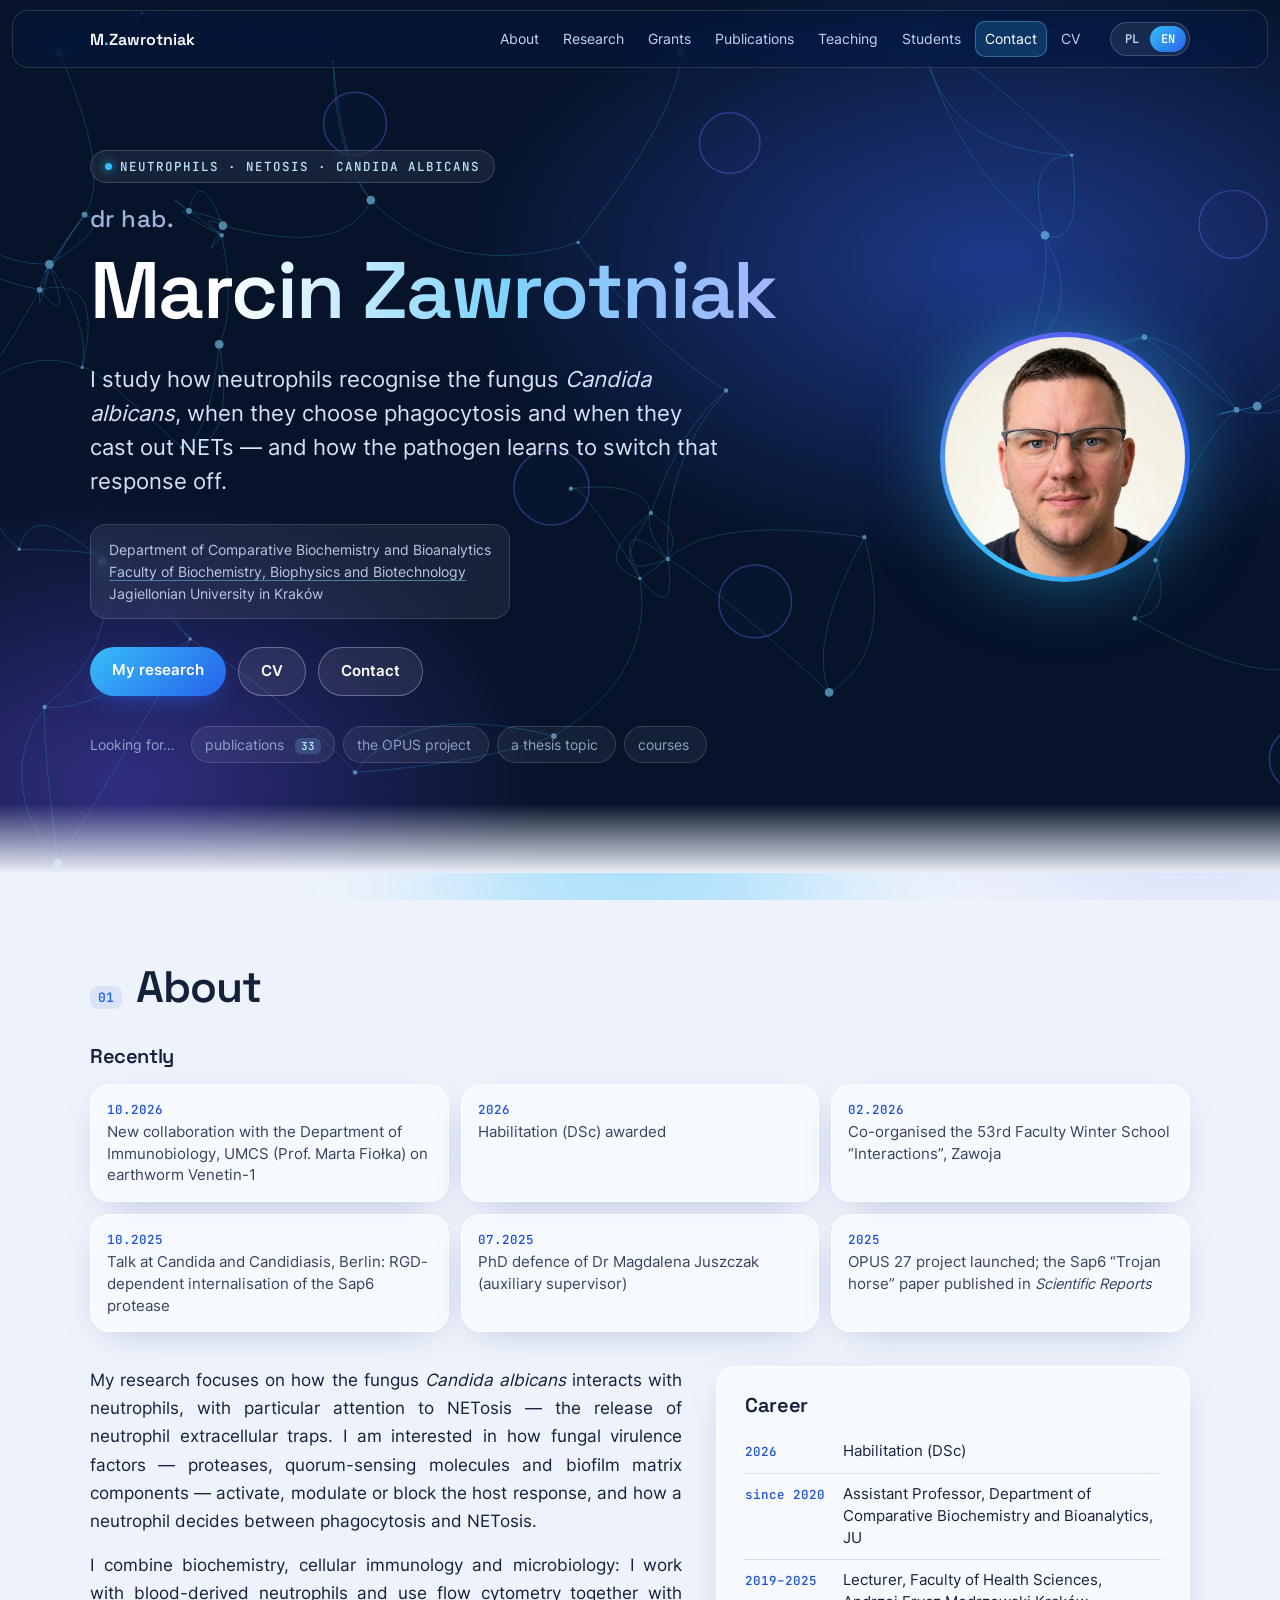
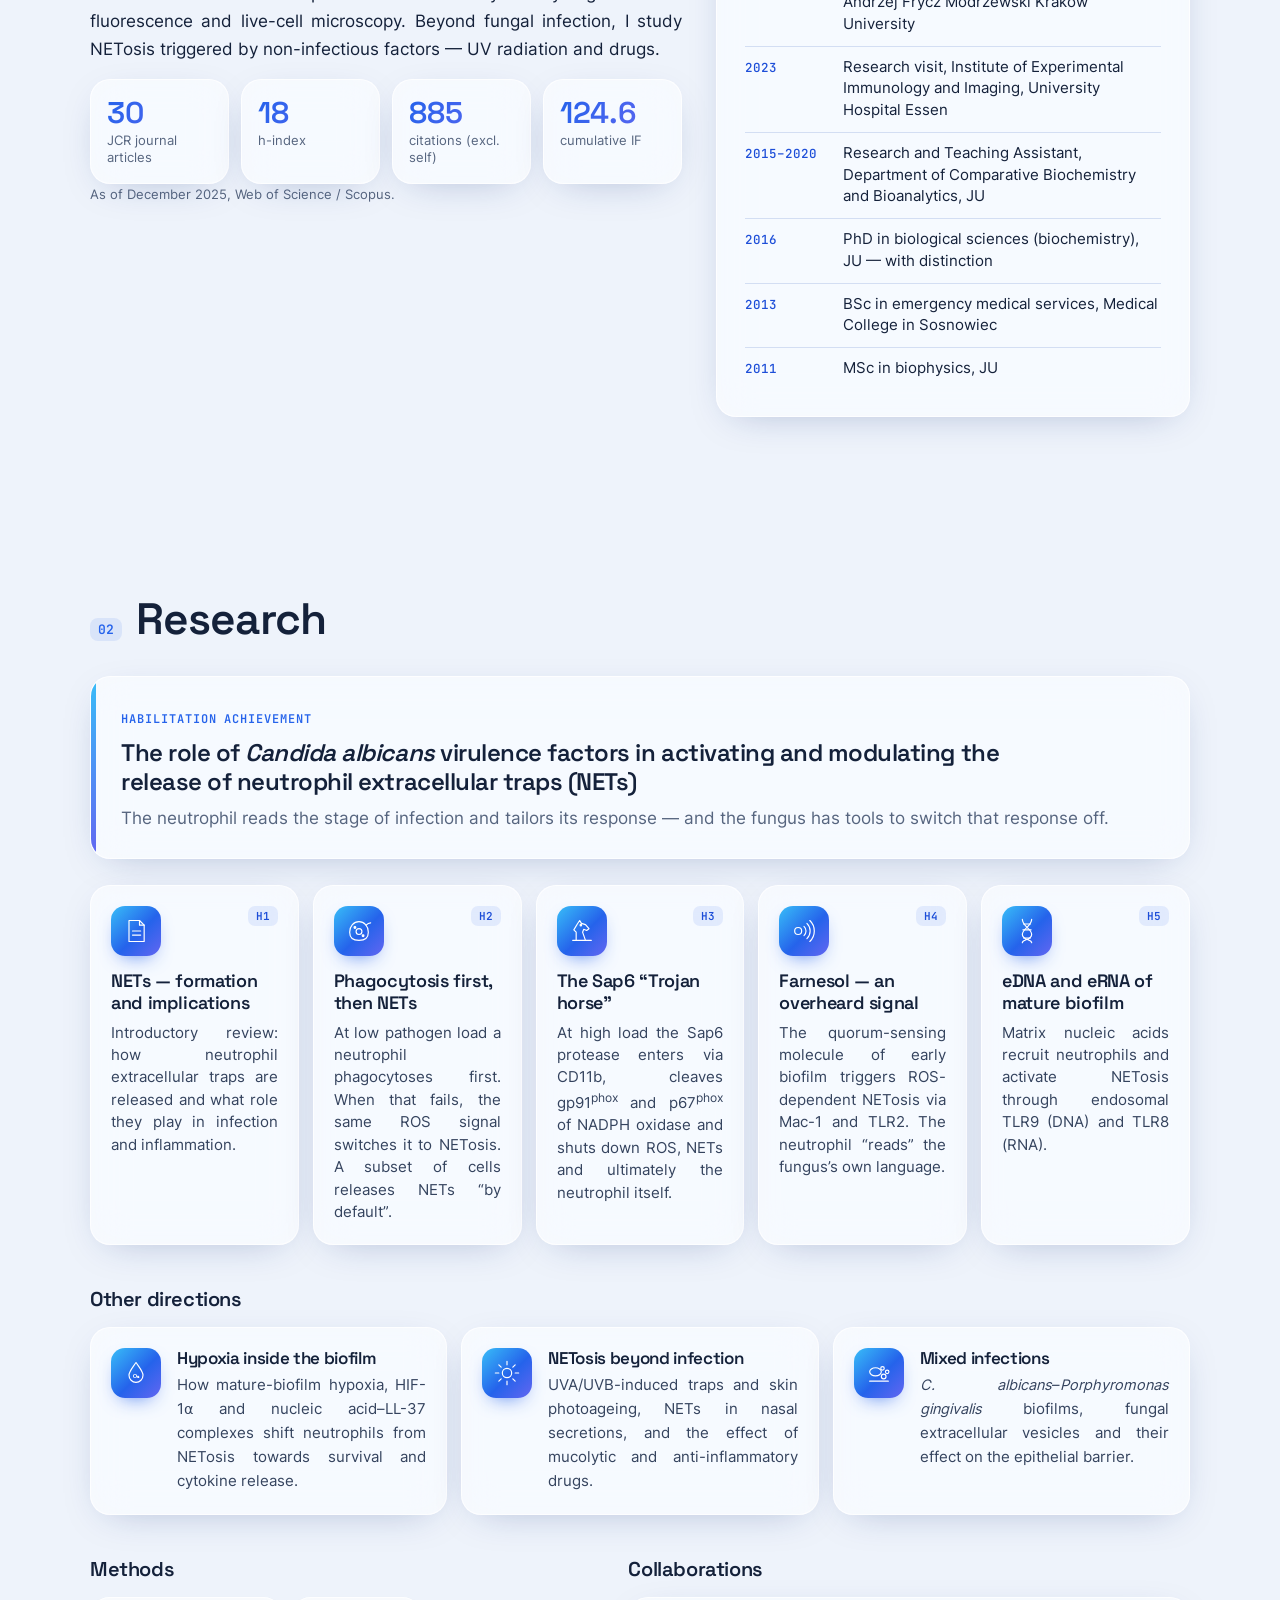
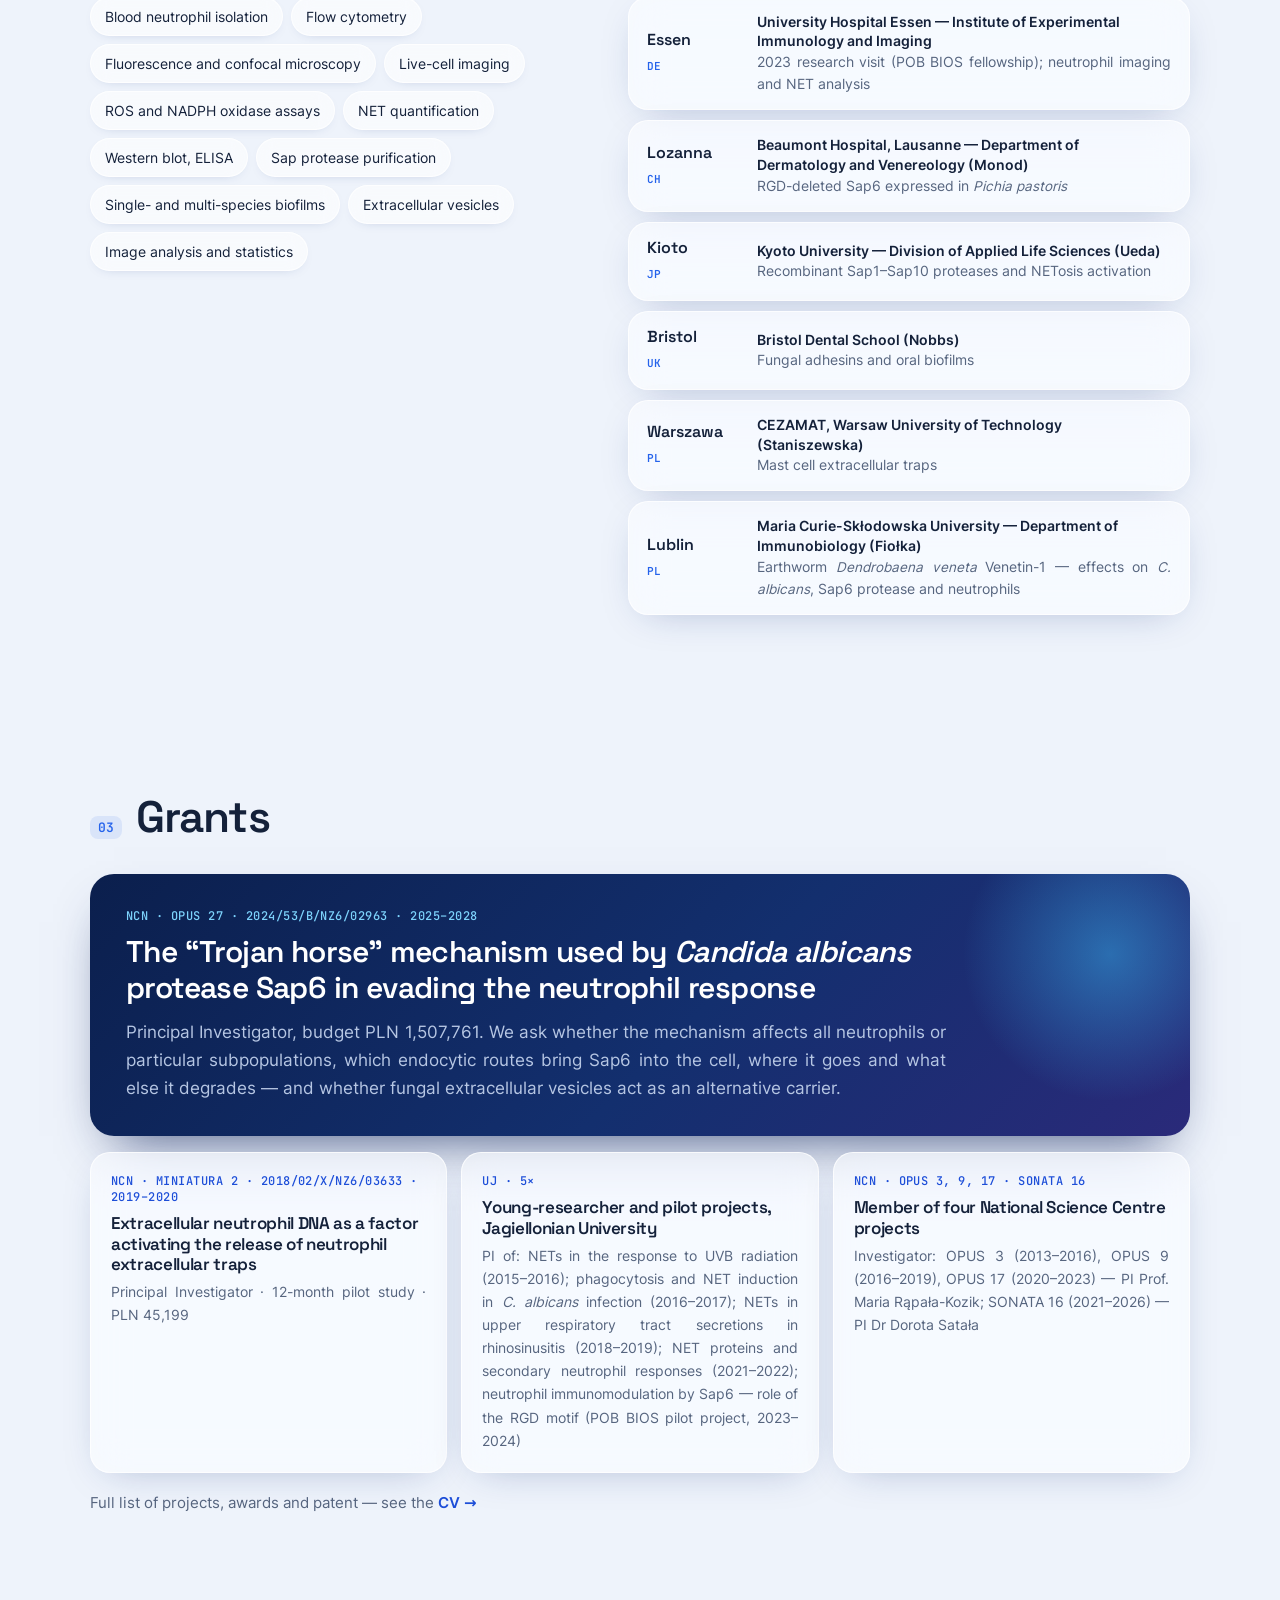
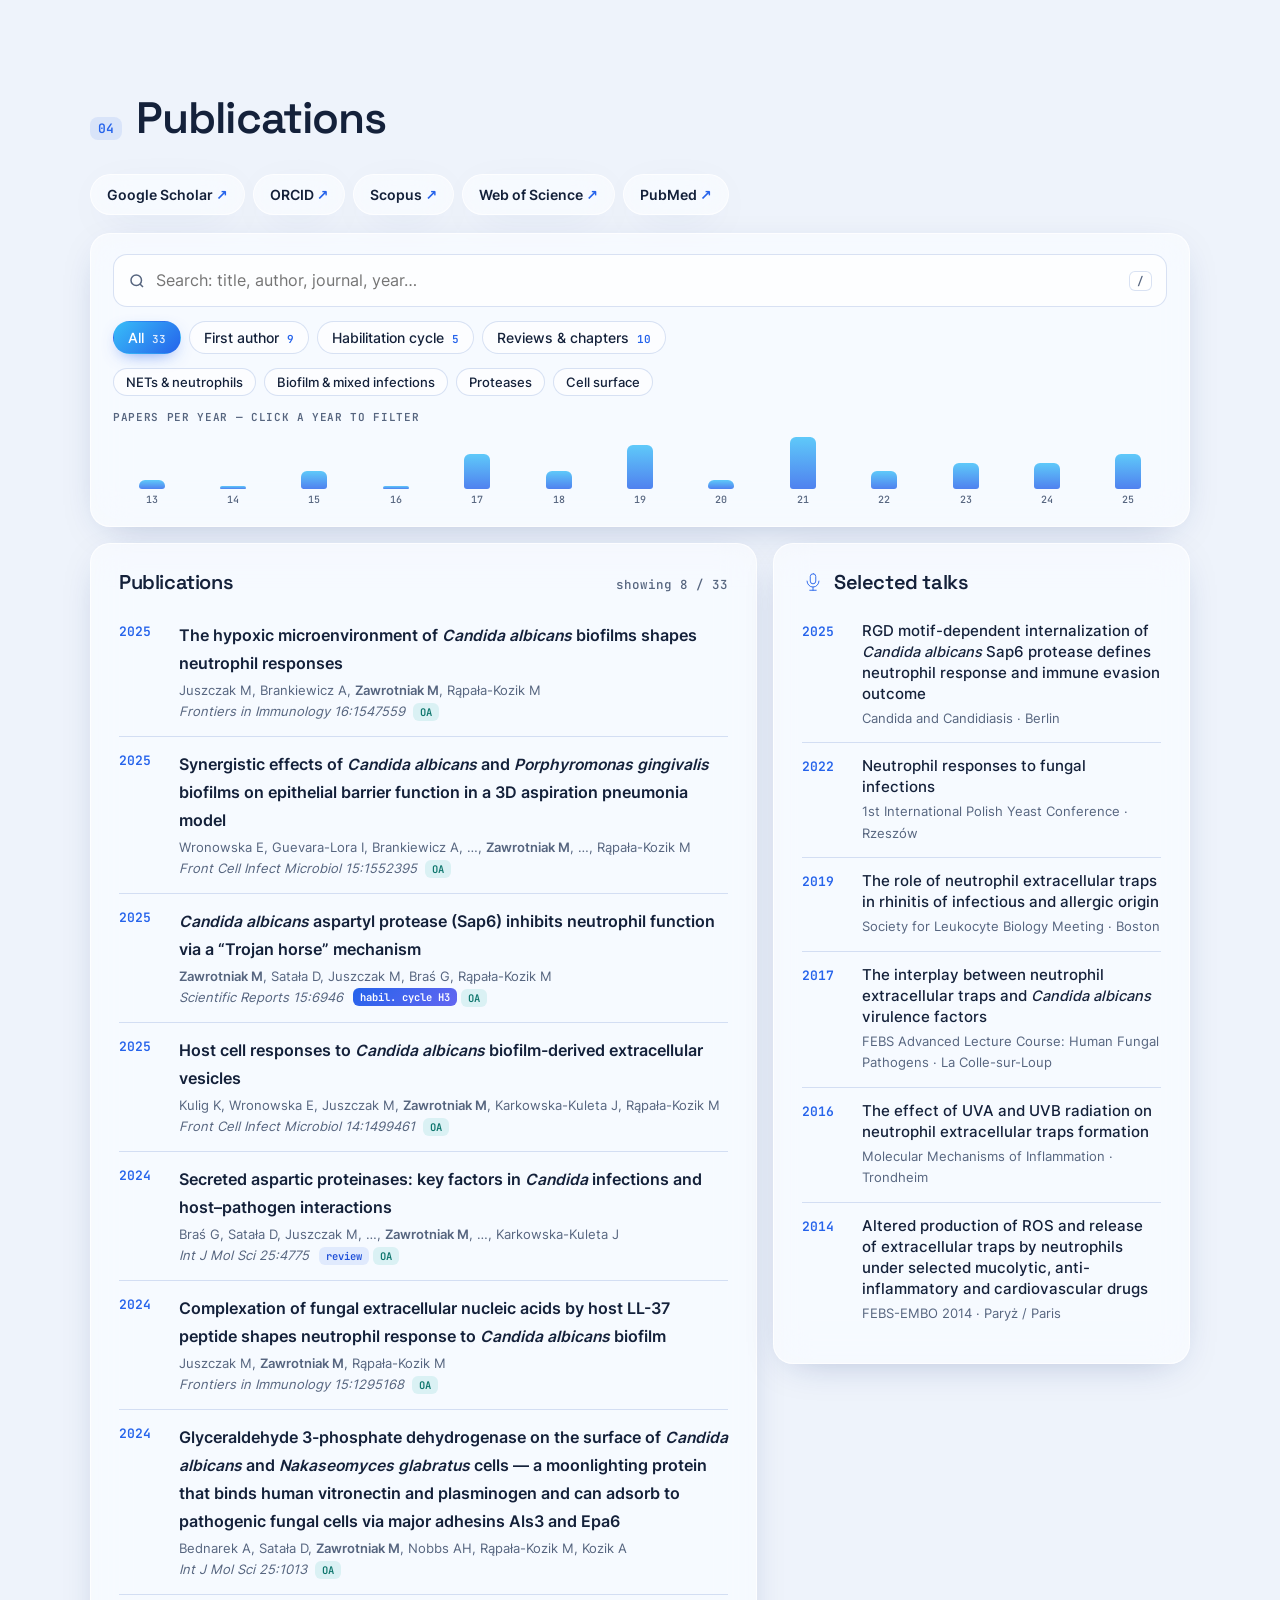
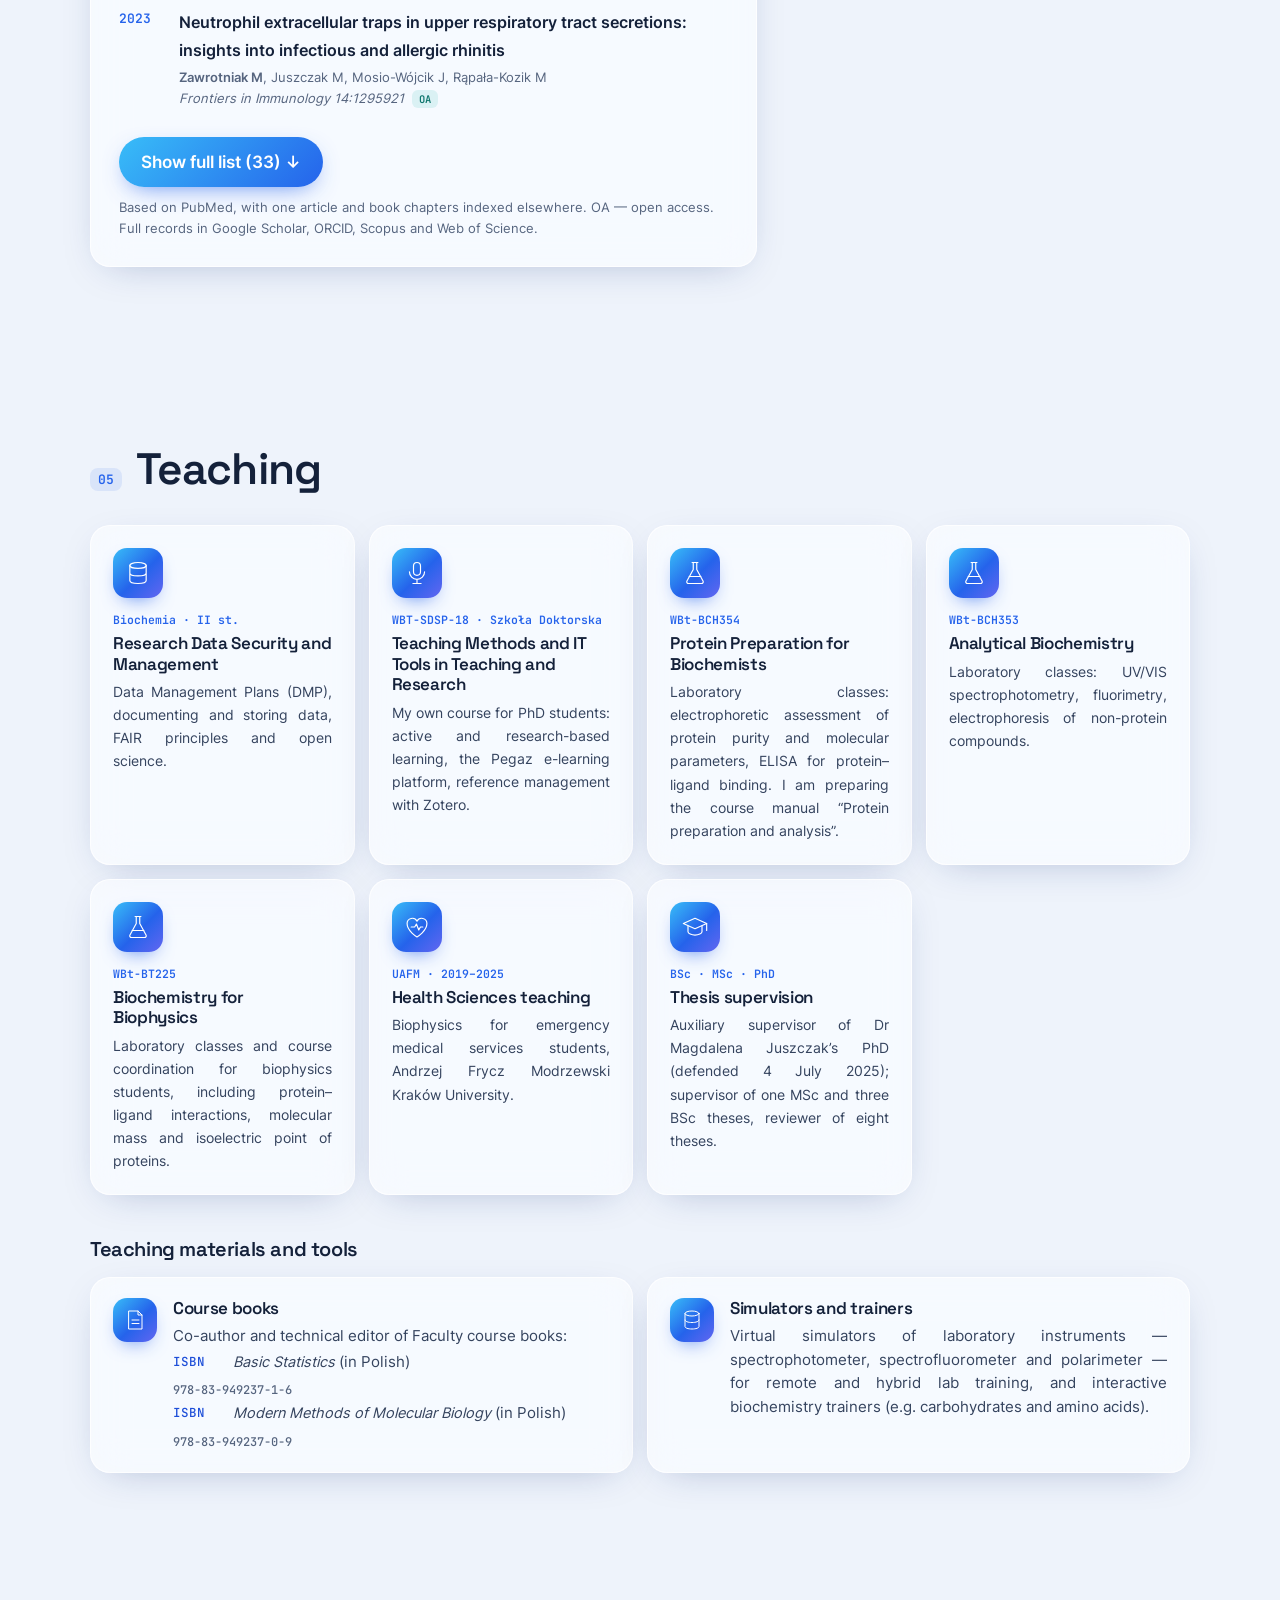
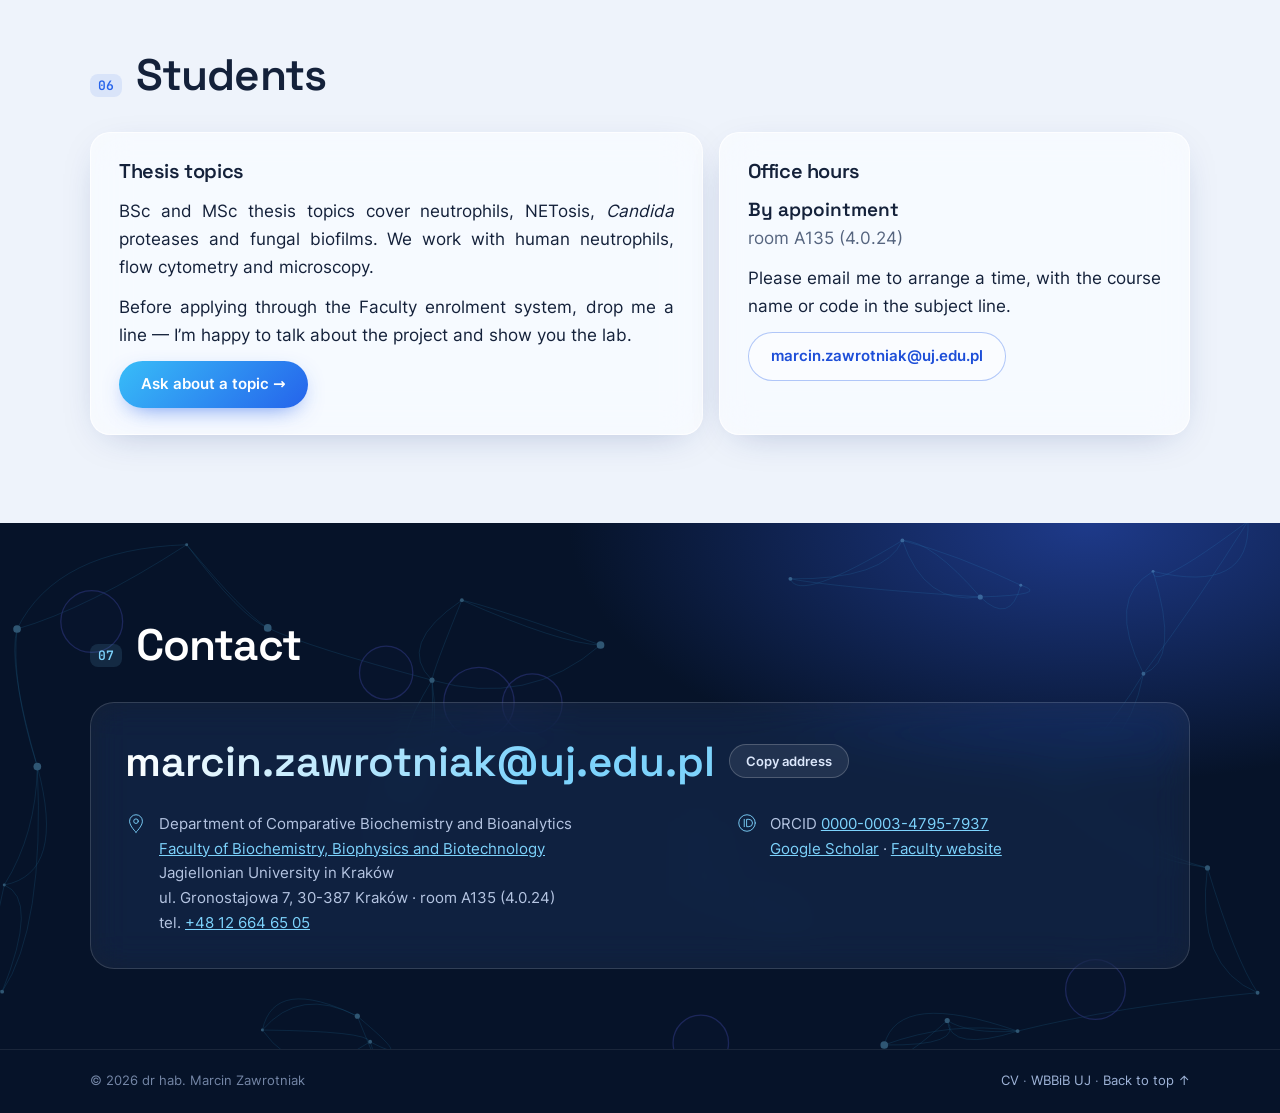
==== commit dcfedd3b: "Zdjęcie w nagłówku i podglądzie linku Co-Authored-By: Claude Opus 5.5 <noreply@anthropic.com> Claude" ====
--- a/en/index.html
+++ b/en/index.html
@@ -7,10 +7,14 @@
 <meta name="description" content="Marcin Zawrotniak, PhD, DSc — biochemist at the Jagiellonian University in Kraków. Neutrophils, NETosis and Candida albicans: research, grants, publications, teaching and contact.">
 <meta name="theme-color" content="#061329">
 <meta property="og:type" content="profile">
-<meta property="og:title" content="Marcin Zawrotniak, PhD, DSc — biochemist, Jagiellonian University">
-<meta property="og:description" content="Marcin Zawrotniak, PhD, DSc — biochemist at the Jagiellonian University in Kraków. Neutrophils, NETosis and Candida albicans: research, grants, publications, teaching and contact.">
+<meta property="og:site_name" content="marcinzawrotniak.pl">
+<meta property="og:title" content="Marcin Zawrotniak, PhD, DSc">
+<meta property="og:description" content="Biochemist, Jagiellonian University. Neutrophils, NETosis, Candida albicans.">
+<meta name="twitter:card" content="summary">
+<meta name="twitter:title" content="Marcin Zawrotniak, PhD, DSc">
+<meta name="twitter:description" content="Biochemist, Jagiellonian University. Neutrophils, NETosis, Candida albicans.">
 <meta property="og:url" content="https://marcinzawrotniak.pl/en/">
-<meta property="og:locale" content="en_GB">
+<meta property="og:locale" content="en_GB"><meta property="og:image" content="https://marcinzawrotniak.pl/foto.jpg">
 <link rel="canonical" href="https://marcinzawrotniak.pl/en/">
 <link rel="alternate" hreflang="pl" href="https://marcinzawrotniak.pl/"><link rel="alternate" hreflang="en" href="https://marcinzawrotniak.pl/en/"><link rel="alternate" hreflang="x-default" href="https://marcinzawrotniak.pl/">
 <link rel="icon" href="data:image/svg+xml,%3Csvg xmlns='http://www.w3.org/2000/svg' viewBox='0 0 64 64'%3E%3Crect width='64' height='64' rx='16' fill='%23061329'/%3E%3Ctext x='32' y='42' font-family='Arial' font-weight='700' font-size='26' fill='%2338bdf8' text-anchor='middle'%3EMZ%3C/text%3E%3C/svg%3E">
@@ -447,7 +451,7 @@
 <a href="#granty"><span class="l-en">the OPUS project</span></a>
 <a href="#studenci"><span class="l-en">a thesis topic</span></a>
 <a href="#dydaktyka"><span class="l-en">courses</span></a></nav></div>
-<div class="foto" title="Miejsce na zdjęcie — plik foto.jpg"><div>MZ</div></div></div></section><section id="o-mnie" class="sec"><div class="wrap"><header class="sec-head"><span class="num">01</span><h2><span class="l-en">About</span></h2></header>
+<div class="foto"><img src="../foto.jpg" alt="Marcin Zawrotniak" width="250" height="250"></div></div></section><section id="o-mnie" class="sec"><div class="wrap"><header class="sec-head"><span class="num">01</span><h2><span class="l-en">About</span></h2></header>
 <div class="news"><h3 class="sub"><span class="l-en">Recently</span></h3><ul><li class="glass"><span class="when">10.2026</span><span class="l-en">New collaboration with the Department of Immunobiology, UMCS (Prof. Marta Fiołka) on earthworm Venetin-1</span></li><li class="glass"><span class="when">2026</span><span class="l-en">Habilitation (DSc) awarded</span></li><li class="glass"><span class="when">02.2026</span><span class="l-en">Co-organised the 53rd Faculty Winter School “Interactions”, Zawoja</span></li><li class="glass"><span class="when">10.2025</span><span class="l-en">Talk at Candida and Candidiasis, Berlin: RGD-dependent internalisation of the Sap6 protease</span></li><li class="glass"><span class="when">07.2025</span><span class="l-en">PhD defence of Dr Magdalena Juszczak (auxiliary supervisor)</span></li><li class="glass"><span class="when">2025</span><span class="l-en">OPUS 27 project launched; the Sap6 “Trojan horse” paper published in <i>Scientific Reports</i></span></li></ul></div>
 <div class="omnie"><div class="omnie-txt"><p class="l-en">My research focuses on how the fungus <i>Candida albicans</i> interacts with neutrophils, with particular attention to NETosis — the release of neutrophil extracellular traps. I am interested in how fungal virulence factors — proteases, quorum-sensing molecules and biofilm matrix components — activate, modulate or block the host response, and how a neutrophil decides between phagocytosis and NETosis.</p><p class="l-en">I combine biochemistry, cellular immunology and microbiology: I work with blood-derived neutrophils and use flow cytometry together with fluorescence and live-cell microscopy. Beyond fungal infection, I study NETosis triggered by non-infectious factors — UV radiation and drugs.</p>
 <div class="stats"><div class="stat glass"><b data-count="30" data-dec="0">30</b><span class="l-en">JCR journal articles</span></div><div class="stat glass"><b data-count="18" data-dec="0">18</b><span class="l-en">h-index</span></div><div class="stat glass"><b data-count="885" data-dec="0">885</b><span class="l-en">citations (excl. self)</span></div><div class="stat glass"><b data-count="124.6" data-dec="1">124,6</b><span class="l-en">cumulative IF</span></div></div><p class="l-en przypis">As of December 2025, Web of Science / Scopus.</p></div>
